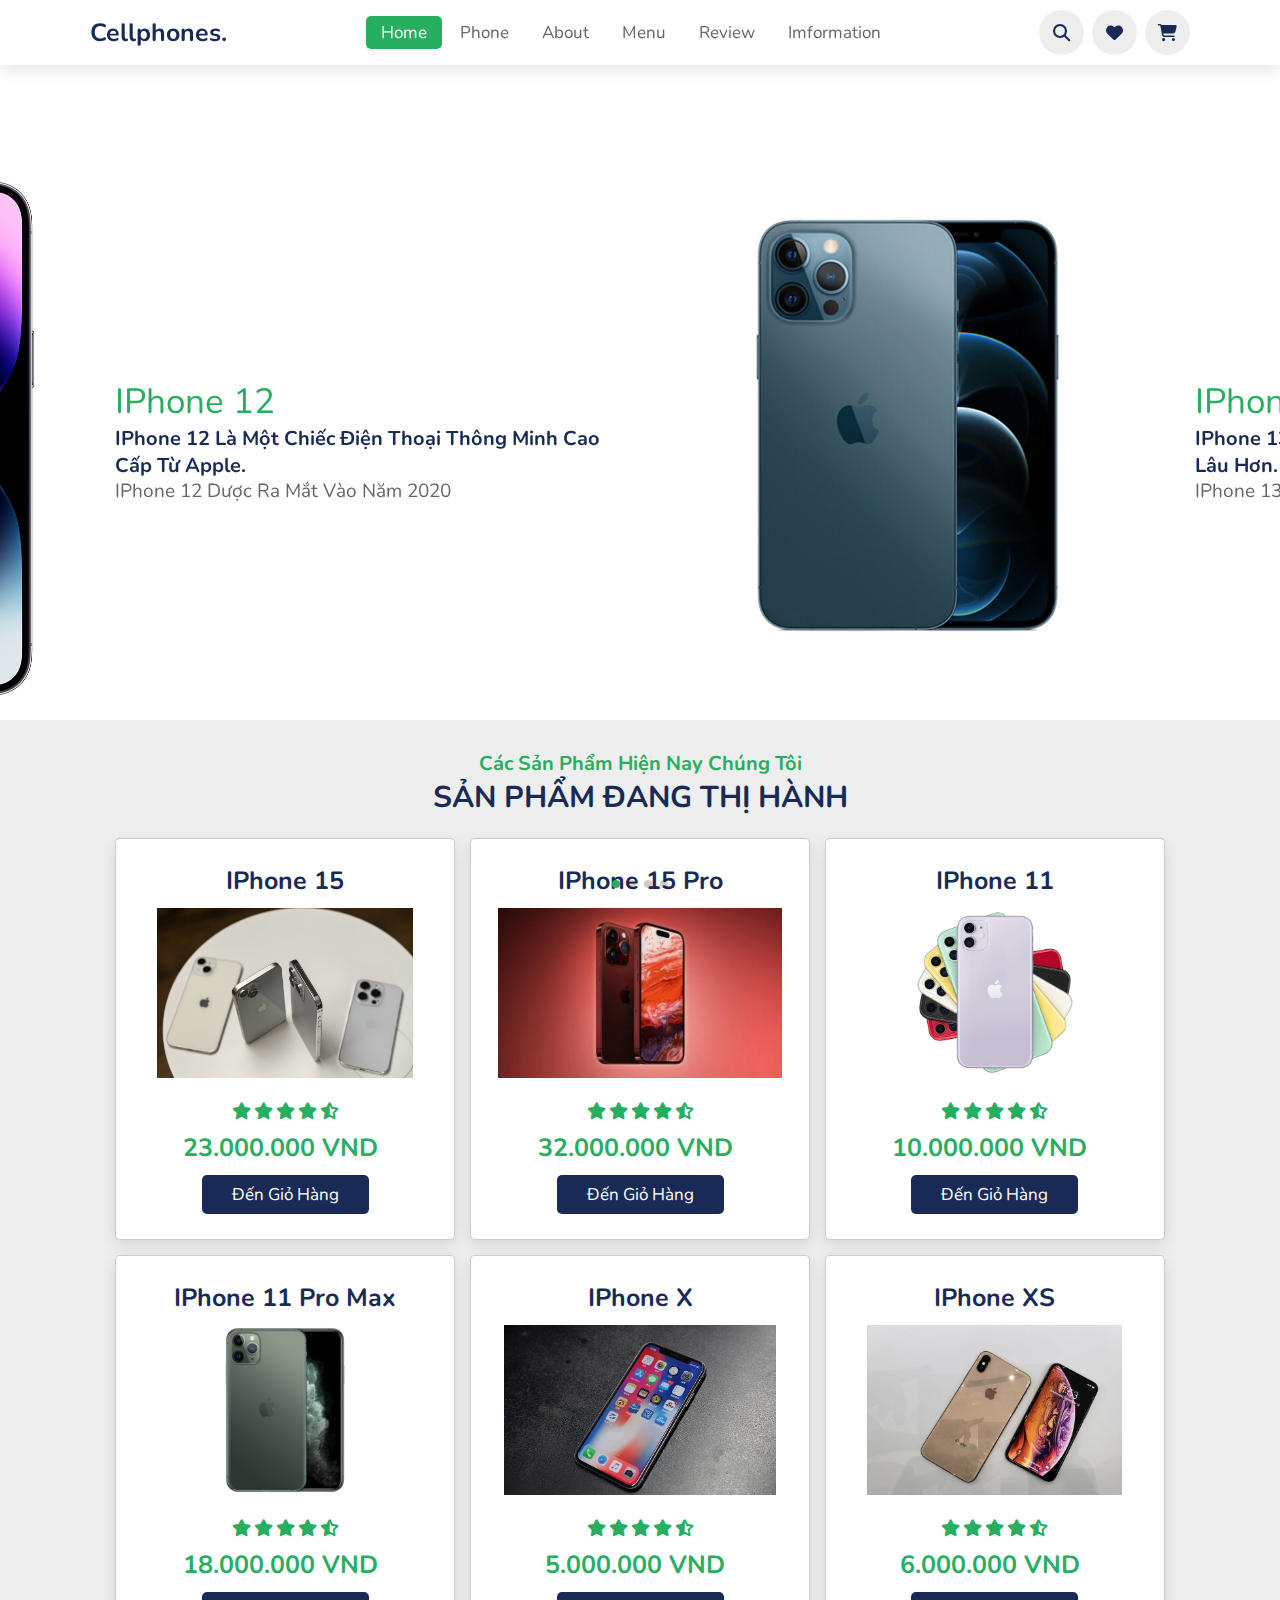
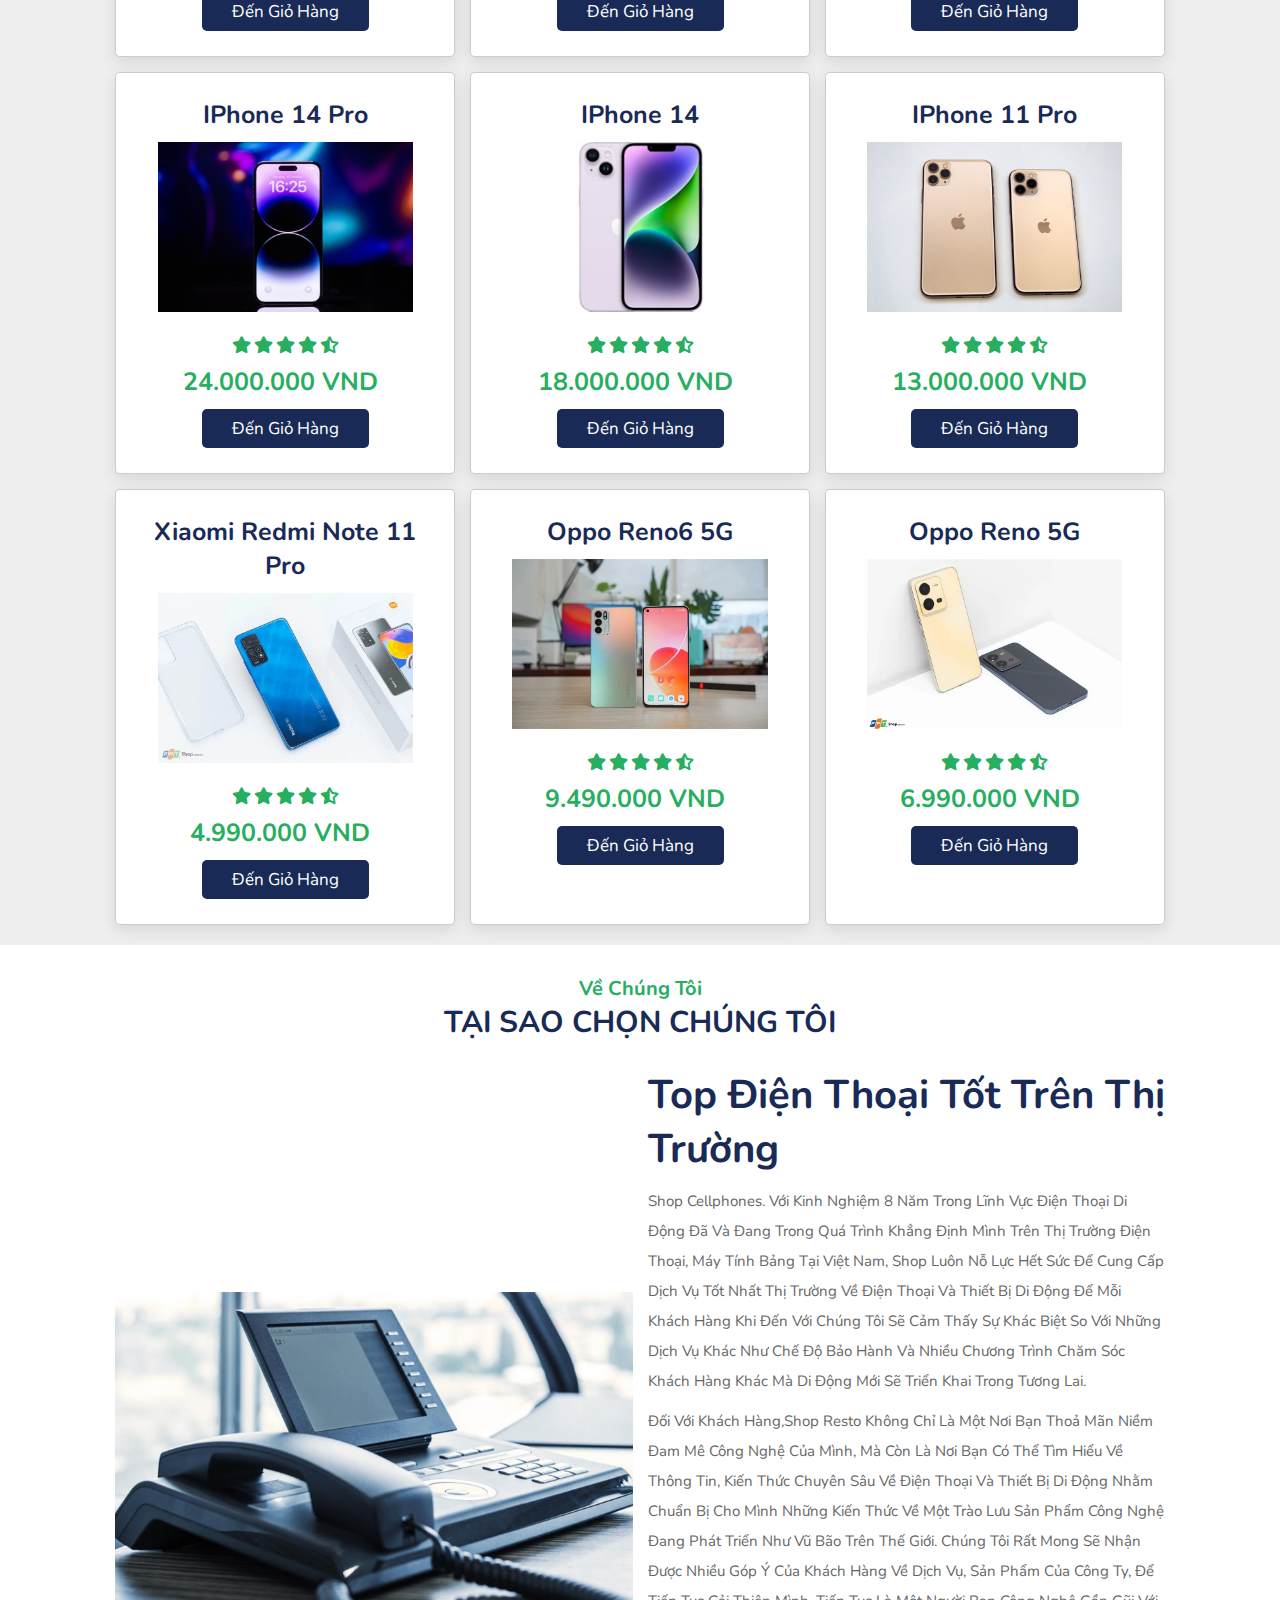
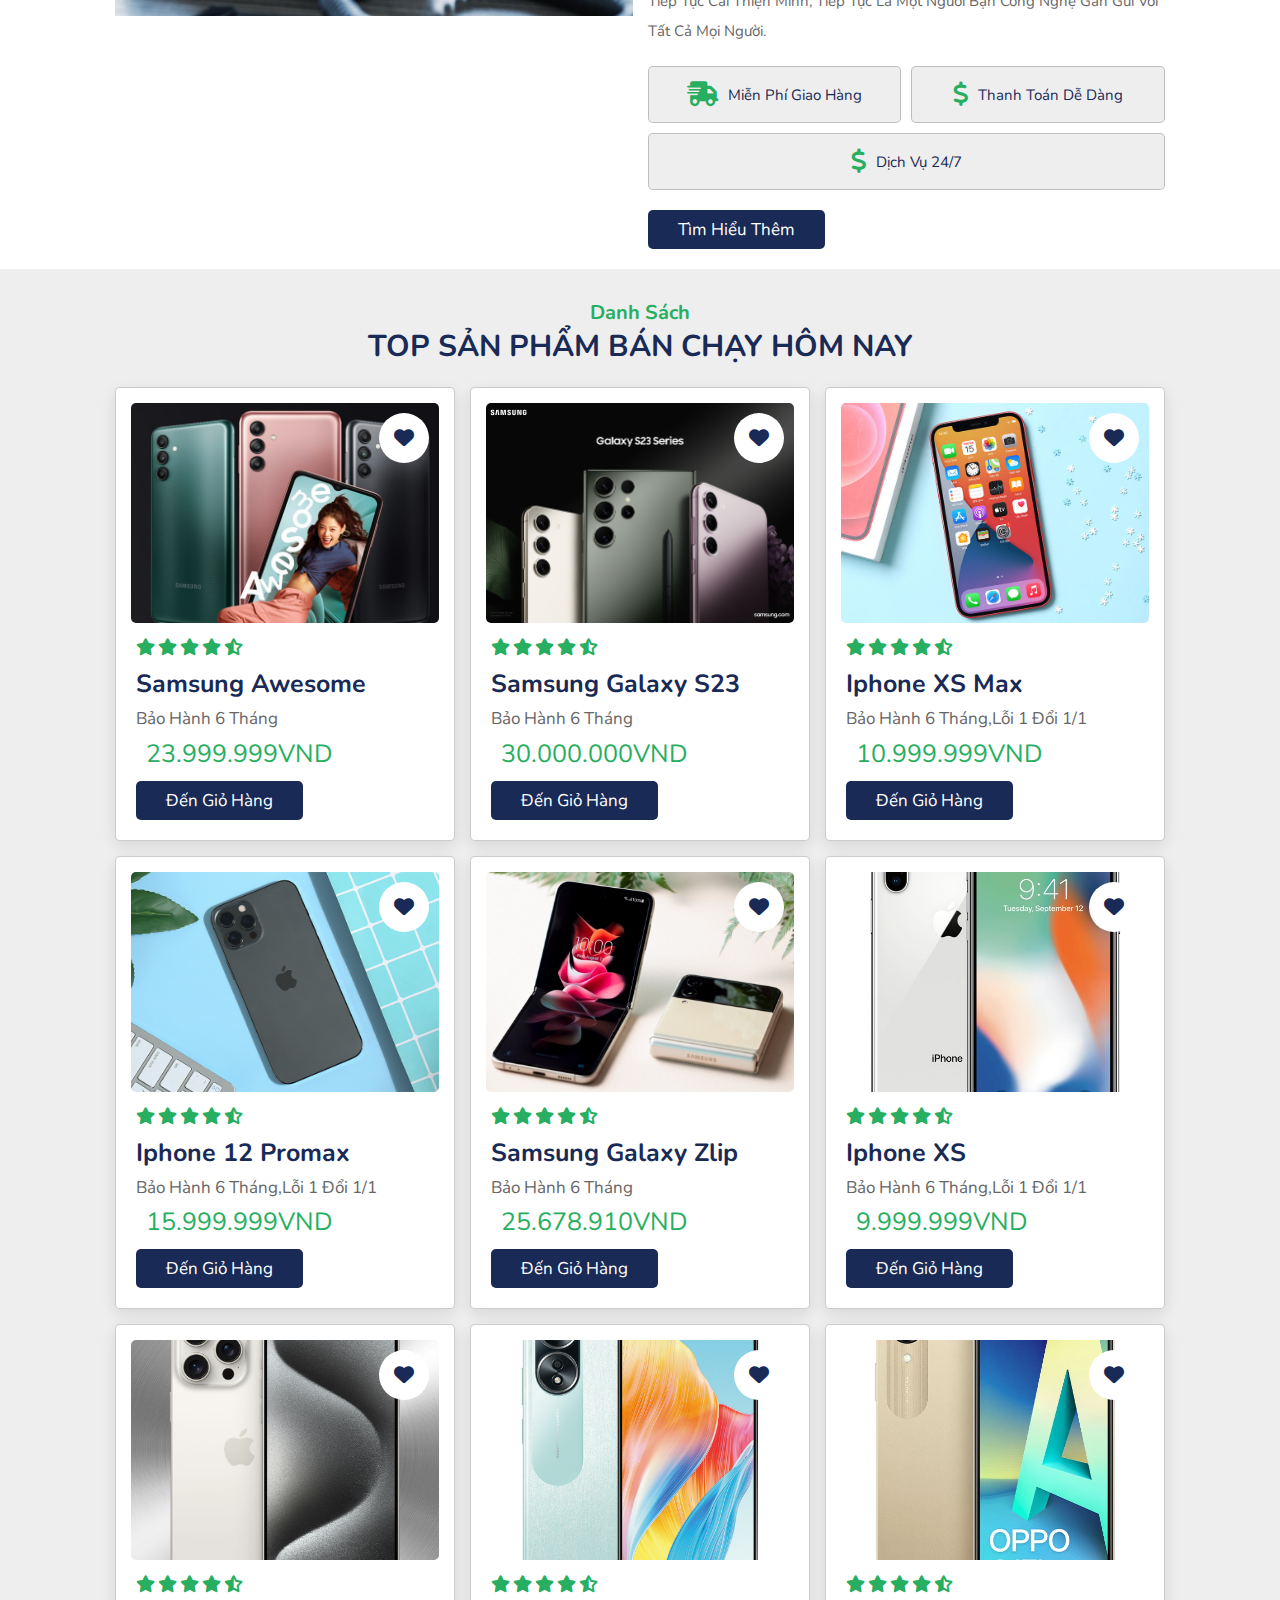
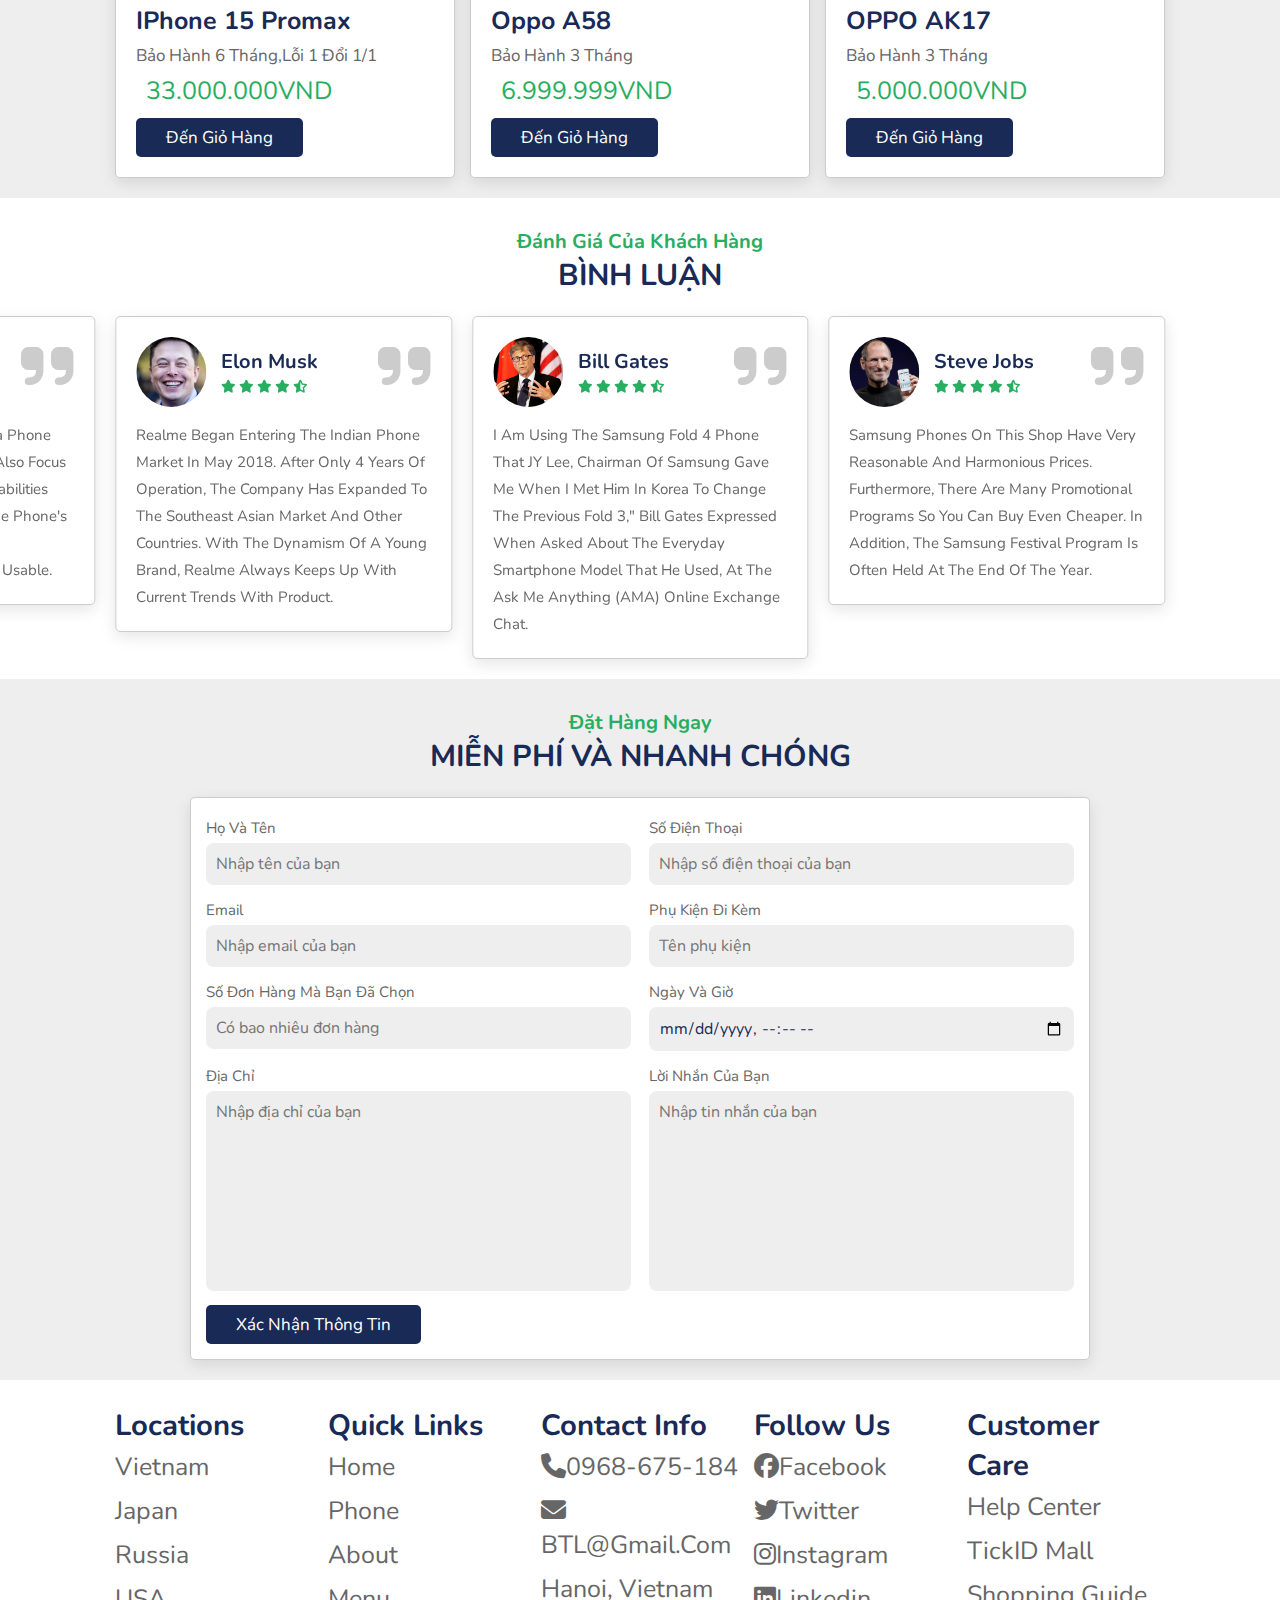
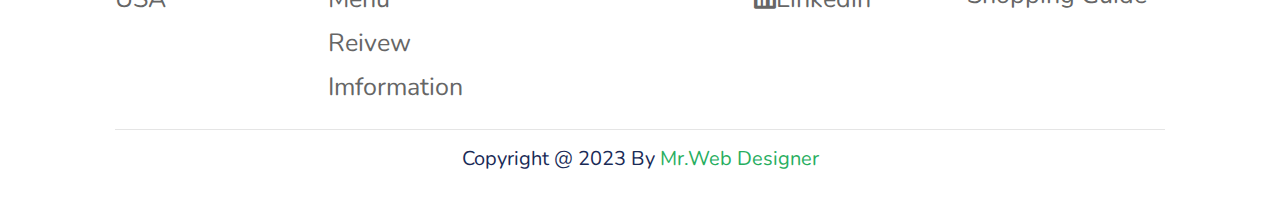
==== baitaplon.html @ c36ef533 "Add files via upload" ====
<!DOCTYPE html>
<html lang="en">
<head>
	<meta charset="UTF-8">
	<meta name="viewport" content="width=device-width, initial-scale=1.0">
	<meta data-n-head="ssr" name="description" content="Mua điện thoại thông minh giá rẻ, smartphone (Android/iOS) chính hãng iPhone, Samsung, Xiaomi, OPPO, Vivo,... - thu cũ lên đời, trả góp 0%, ưu đãi hấp dẫn.">

	<title>cellphones</title>
    <link
  rel="stylesheet"
  href="https://cdn.jsdelivr.net/npm/swiper@10/swiper-bundle.min.css"
/>
	<link rel="stylesheet" href="https://cdnjs.cloudflare.com/ajax/libs/font-awesome/6.4.2/css/all.min.css">

	<link rel="stylesheet" href="baitaplon.css">
</head>
<body>
	
	<header>
		<a href="#" class="logo"><i class="fas-fa-untensils"></i>cellphones.</a>

		<nav class="navbar">
			<a class="active" href="#home">home</a>
			<a href="#dishes">phone</a>
			<a href="#about">about</a> 
			<a href="#menu">menu</a>
			<a href="#review">review</a>
			<a href="#order">imformation</a>



		</nav>
 
		<div class="icons">
			<i class="fas fa-bars" id="menu-bars"></i>
			<a href="search.html" class="fas fa-search" id="search-icon"></a>
			<a href="#" class="fas fa-heart"></a>
			<a href="cart.html" href="#" class="fas fa-shopping-cart"></a>


		</div>

		 
	</header>

<form action="" id="search-form">
	<input type="search" placeholder="search here..." name="" id="search-box">
	<label for="search-box" class="fas fa-search"></label>
	<i class="fas fa-times" id="close"></i>
</form>








<section class="home" id="home">

    <div class="swiper-container home-slider">

        <div class="swiper-wrapper wrapper">

			<div class="swiper-slide slide">
				<div class="content">
					<span>iPhone 12</span>
					<h3>iPhone 12 là một chiếc điện thoại thông minh cao cấp từ Apple.</h3>
					<p>iPhone 12 dược ra mắt vào năm 2020</p>
					
                  
				
				</div>
				<div class="image">
					<img src="image1.jpg" alt="">
				</div>
			</div>

			<div class="swiper-slide slide">
				<div class="content">
					<span>iPhone 13</span>
					<h3>iPhone 13 là một chiếc điện thoại có thời lượng pin lâu hơn.</h3>
					<p>iPhone 13 được ra mắt vào năm 2021</p>
					
				</div>
				<div class="image">
					<img  src="image2.jpg" alt="">
				</div>
			</div>

			<div class="swiper-slide slide">
				<div class="content">
					<span>iPhone 14</span>
					<h3>iPhone 14 được ra mắt với nhiều tính năng nổi bật.</h3>
					<p>iPhone 14 được ra mắt vào năm 2022</p>
					
				</div>
				<div class="image">
					<img src="iphone14.jpg" alt="">
				</div>
			</div>

        </div>


		<div class="swiper-pagination"></div>

    </div>

</section>







<section class="dishes" id="dishes">

	<h3 class="sub-heading"> Các sản phẩm hiện nay chúng tôi </h3>
	<h1 class="heading"> Sản phẩm đang thị hành </h1>

	<div class="box-container">

		<div class="box">
			<a href="#" class="fas fa-heart"></a>
			<a href="#" class="fas fa-eye"></a>
			<h3>iPhone 15</h3>
			<img src="image4.jpg" alt="">

			<div class="stars">
				<i class="fas fa-star"></i>
				<i class="fas fa-star"></i>
				<i class="fas fa-star"></i>
				<i class="fas fa-star"></i>
				<i class="fas fa-star-half-alt"></i>
			</div>
			<span>23.000.000 VND</span>

			<a href="cart.html" href="#" class="btn"> Đến Giỏ Hàng </a>
		</div>

		<div class="box">
			<a href="#" class="fas fa-heart"></a>
			<a href="#" class="fas fa-eye"></a>
			<h3>iPhone 15 Pro</h3>
			<img src="image5.jpg" alt="">
			<div class="stars">
				<i class="fas fa-star"></i>
				<i class="fas fa-star"></i>
				<i class="fas fa-star"></i>
				<i class="fas fa-star"></i>
				<i class="fas fa-star-half-alt"></i>
			</div>
			<span>32.000.000 VND</span>
			
			<a href="cart.html" href="#" class="btn"> Đến Giỏ Hàng </a>
		</div>

		<div class="box">
			<a href="#" class="fas fa-heart"></a>
			<a href="#" class="fas fa-eye"></a>
			<h3>iPhone 11</h3>
			<img src="image6.jpg" alt="">
			<div class="stars">
				<i class="fas fa-star"></i>
				<i class="fas fa-star"></i>
				<i class="fas fa-star"></i>
				<i class="fas fa-star"></i>
				<i class="fas fa-star-half-alt"></i>
			</div>
			<span>10.000.000 VND</span>
		
			<a href="cart.html" href="#" class="btn"> Đến Giỏ Hàng </a>
		</div>

		<div class="box">
			<a href="#" class="fas fa-heart"></a>
			<a href="#" class="fas fa-eye"></a>
			<h3>iPhone 11 Pro max</h3>
			<img src="image7.jpg" alt="">
			<div class="stars">
				<i class="fas fa-star"></i>
				<i class="fas fa-star"></i>
				<i class="fas fa-star"></i>
				<i class="fas fa-star"></i>
				<i class="fas fa-star-half-alt"></i>
			</div>
			<span>18.000.000 VND</span>

			<a href="cart.html" href="#" class="btn"> Đến Giỏ Hàng </a>
		</div>

		<div class="box">
			<a href="#" class="fas fa-heart"></a>
			<a href="#" class="fas fa-eye"></a>
			<h3>iPhone X</h3>
			<img src="image8.jpg" alt="">

			<div class="stars">
				<i class="fas fa-star"></i>
				<i class="fas fa-star"></i>
				<i class="fas fa-star"></i>
				<i class="fas fa-star"></i>
				<i class="fas fa-star-half-alt"></i>
			</div>
			<span>5.000.000 VND</span>

			<a href="cart.html" href="#" class="btn"> Đến Giỏ Hàng </a>
		</div>

		<div class="box">
			<a href="#" class="fas fa-heart"></a>
			<a href="#" class="fas fa-eye"></a>
			<h3>iPhone XS</h3>
			<img src="image9.jpg" alt="">

			<div class="stars">
				<i class="fas fa-star"></i>
				<i class="fas fa-star"></i>
				<i class="fas fa-star"></i>
				<i class="fas fa-star"></i>
				<i class="fas fa-star-half-alt"></i>
			</div>
			<span>6.000.000 VND</span>

			<a href="cart.html" href="#" class="btn"> Đến Giỏ Hàng </a>
		</div>

		<div class="box">
			<a href="#" class="fas fa-heart"></a>
			<a href="#" class="fas fa-eye"></a>
			<h3>iPhone 14 Pro</h3>
			<img src="image10.jpg" alt="">

			<div class="stars">
				<i class="fas fa-star"></i>
				<i class="fas fa-star"></i>
				<i class="fas fa-star"></i>
				<i class="fas fa-star"></i>
				<i class="fas fa-star-half-alt"></i>
			</div>
			<span>24.000.000 VND</span>

			<a href="cart.html" href="#" class="btn"> Đến Giỏ Hàng </a>
		</div>

		<div class="box">
			<a href="#" class="fas fa-heart"></a>
			<a href="#" class="fas fa-eye"></a>
			<h3>iPhone 14</h3>
			<img src="image11.jpg" alt="">

			<div class="stars">
				<i class="fas fa-star"></i>
				<i class="fas fa-star"></i>
				<i class="fas fa-star"></i>
				<i class="fas fa-star"></i>
				<i class="fas fa-star-half-alt"></i>
			</div>
			<span>18.000.000 VND</span>

			<a href="cart.html" href="#" class="btn"> Đến Giỏ Hàng </a>
		</div>

		<div class="box">
			<a href="#" class="fas fa-heart"></a>
			<a href="#" class="fas fa-eye"></a>
			<h3>iPhone 11 Pro</h3>
			<img src="image12.jpg" alt="">

			<div class="stars">
				<i class="fas fa-star"></i>
				<i class="fas fa-star"></i>
				<i class="fas fa-star"></i>
				<i class="fas fa-star"></i>
				<i class="fas fa-star-half-alt"></i>
			</div>
			<span>13.000.000 VND</span>

			<a href="cart.html" href="#" class="btn"> Đến Giỏ Hàng </a>
		</div>

		<div class="box">
			<a href="#" class="fas fa-heart"></a>
			<a href="#" class="fas fa-eye"></a>
			<h3>Xiaomi Redmi Note 11 Pro</h3>
			<img src="image13.jpg" alt="">

			<div class="stars">
				<i class="fas fa-star"></i>
				<i class="fas fa-star"></i>
				<i class="fas fa-star"></i>
				<i class="fas fa-star"></i>
				<i class="fas fa-star-half-alt"></i>
			</div>
			<span>4.990.000 VND</span>

			<a href="cart.html" href="#" class="btn"> Đến Giỏ Hàng </a>
		</div>

		<div class="box">
			<a href="#" class="fas fa-heart"></a>
			<a href="#" class="fas fa-eye"></a>
			<h3>Oppo Reno6 5G</h3>
			<img src="image14.jpg" alt="">

			<div class="stars">
				<i class="fas fa-star"></i>
				<i class="fas fa-star"></i>
				<i class="fas fa-star"></i>
				<i class="fas fa-star"></i>
				<i class="fas fa-star-half-alt"></i>
			</div>
			<span>9.490.000 VND</span>

			<a href="cart.html" href="#" class="btn"> Đến Giỏ Hàng </a>
		</div>

		<div class="box">
			<a href="#" class="fas fa-heart"></a>
			<a href="#" class="fas fa-eye"></a>
			<h3>Oppo Reno 5G</h3>
			<img src="image15.jpg" alt="">

			<div class="stars">
				<i class="fas fa-star"></i>
				<i class="fas fa-star"></i>
				<i class="fas fa-star"></i>
				<i class="fas fa-star"></i>
				<i class="fas fa-star-half-alt"></i>
			</div>
			<span>6.990.000 VND</span>

			<a href="cart.html" href="#" class="btn"> Đến Giỏ Hàng </a>
		</div>

	</div>
</section>

<section class="about" id="about">

    <h3 class="sub-heading"> Về chúng tôi </h3>
	<h1 class="heading"> Tại sao chọn chúng tôi </h1>

    <div class="row">

        <div class="image">
            <img src="pa.jpg" alt="">
        </div>

        <div class="content">
            <h3>Top điện thoại tốt trên thị trường</h3>
            <p>
                Shop cellphones. với kinh nghiệm 8 năm trong lĩnh vực điện thoại di động đã và đang trong quá trình khẳng định mình trên thị trường điện thoại, máy tính bảng tại Việt Nam, Shop luôn nỗ lực hết sức để cung cấp dịch vụ tốt nhất thị trường về điện thoại và thiết bị di động để mỗi khách hàng khi đến với chúng tôi sẽ cảm thấy sự khác biệt so với những dịch vụ khác như chế độ bảo hành và nhiều chương trình chăm sóc khách hàng khác mà di động mới sẽ triển khai trong tương lai.
            </p>
            <p>
                Đối với khách hàng,Shop Resto không chỉ là một nơi bạn thoả mãn niềm đam mê công nghệ của mình, mà còn là nơi bạn có thể tìm hiểu về thông tin, kiến thức chuyên sâu về điện thoại và thiết bị di động nhằm chuẩn bị cho mình những kiến thức về một trào lưu sản phẩm công nghệ đang phát triển như vũ bão trên thế giới. Chúng tôi rất mong sẽ nhận được nhiều góp ý của khách hàng về dịch vụ, sản phẩm của công ty, để tiếp tục cải thiện mình, tiếp tục là một người bạn công nghệ gần gũi với tất cả mọi người.
            </p>
            <div class="icons-container">
                <div class="icons">
                    <i class="fas fa-shipping-fast"></i>
                    <span>Miễn Phí Giao Hàng</span>
                </div>
                <div class="icons">
                    <i class="fas fa-dollar-sign"></i>
                    <span>Thanh Toán Dễ Dàng</span>
                </div>
                <div class="icons">
                    <i class="fas fa-dollar-sign"></i>
                    <span>Dịch Vụ 24/7</span>
                </div>
            </div>
            <a href="https://cellphones.com.vn/sforum/tag/dien-thoai" href="#" class="btn">Tìm Hiểu Thêm</a>
        </div>
    </div>
</section>

<section class="menu" id="menu">

    <h3 class="sub-heading">Danh sách </h3>
	<h1 class="heading">Top sản phẩm bán chạy hôm nay</h1>
    
    <div class="box-container">

        <div class="box">
            <div class="image">
                    <img src="samsung2.jpg" alt="">
					<a href="#" class="fas fa-heart"></a>
			</div>
                <div class="content">
                     <div class="stars">
                        <i class="fas fa-star"></i>
                        <i class="fas fa-star"></i>
                        <i class="fas fa-star"></i>
                        <i class="fas fa-star"></i>
                        <i class="fas fa-star-half-alt"></i>
                    </div>
	    <h3>Samsung Awesome</h3>
	    <p>Bảo Hành 6 Tháng</p>
	    <span class="price">23.999.999VND</span>
	    <a href="cart.html" href="#" class="btn"> Đến Giỏ Hàng </a>
                </div>
             </div>

		<div class="box">
		 <div class="image">
				<img src="samsung.jpg" alt="">
				<a href="#" class="fas fa-heart"></a>
			</div>
				<div class="content">
					<div class="stars">
						<i class="fas fa-star"></i>
						<i class="fas fa-star"></i>
						<i class="fas fa-star"></i>
						<i class="fas fa-star"></i>
						<i class="fas fa-star-half-alt"></i>
			        </div>
	        <h3>Samsung Galaxy S23</h3>
			<p>Bảo Hành 6 Tháng</p>						
			<span class="price">30.000.000VND</span>
			<a href="cart.html" href="#" class="btn"> Đến Giỏ Hàng </a>
				</div>
			</div>

		<div class="box">
		 <div class="image">
				<img src="ip1.jpg" alt="">
				<a href="#" class="fas fa-heart"></a>
			</div>
				<div class="content">
					<div class="stars">
						<i class="fas fa-star"></i>
						<i class="fas fa-star"></i>
						<i class="fas fa-star"></i>
						<i class="fas fa-star"></i>
						<i class="fas fa-star-half-alt"></i>
					</div>
			<h3>Iphone XS Max</h3>
			<p>Bảo Hành 6 Tháng,Lỗi 1 Đổi 1/1</p>								
			<span class="price">10.999.999VND</span>
			<a href="cart.html" href="#" class="btn"> Đến Giỏ Hàng </a>
				</div>
			</div>

		<div class="box">
			<div class="image">
				<img src="ip2.jpg" alt="">
				<a href="#" class="fas fa-heart"></a>
			</div>
		        <div class="content">
		        <div class="stars">
						<i class="fas fa-star"></i>
						<i class="fas fa-star"></i>
						<i class="fas fa-star"></i>
						<i class="fas fa-star"></i>
						<i class="fas fa-star-half-alt"></i>
		        </div>
			<h3>Iphone 12 Promax</h3>
			<p>Bảo Hành 6 Tháng,Lỗi 1 Đổi 1/1</p>
			<span class="price">15.999.999VND</span>
			<a href="cart.html" href="#" class="btn"> Đến Giỏ Hàng </a>
			</div>
		</div>

		<div class="box">
            <div class="image">
				<img src="samsung3.jpg" alt="">
				<a href="#" class="fas fa-heart"></a>
			</div>
				<div class="content">
					<div class="stars">
						<i class="fas fa-star"></i>
						<i class="fas fa-star"></i>
						<i class="fas fa-star"></i>
						<i class="fas fa-star"></i>
						<i class="fas fa-star-half-alt"></i>
					</div>
			<h3>Samsung Galaxy Zlip</h3>
			<p>Bảo Hành 6 Tháng</p>													
			<span class="price">25.678.910VND</span>
			<a href="cart.html" href="#" class="btn"> Đến Giỏ Hàng </a>
			</div>
		</div>

		<div class="box">
			<div class="image">
					<img src="ip4.jpg" alt="">
					<a href="#" class="fas fa-heart"></a>
			</div>
				<div class="content">
				<div class="stars">
						<i class="fas fa-star"></i>
						<i class="fas fa-star"></i>
						<i class="fas fa-star"></i>
						<i class="fas fa-star"></i>
						<i class="fas fa-star-half-alt"></i>
				</div>
			<h3>Iphone XS</h3>
			<p>Bảo Hành 6 Tháng,Lỗi 1 Đổi 1/1</p>
			<span class="price">9.999.999VND</span>
			<a href="cart.html" href="#" class="btn"> Đến Giỏ Hàng </a>
			</div>
		</div>

		<div class="box">
            <div class="image">
				<img src="ip5.jpg" alt="">
				<a href="#" class="fas fa-heart"></a>
			</div>
				<div class="content">
					<div class="stars">
						<i class="fas fa-star"></i>
						<i class="fas fa-star"></i>
						<i class="fas fa-star"></i>
						<i class="fas fa-star"></i>
						<i class="fas fa-star-half-alt"></i>
					</div>
				<h3>iPhone 15 Promax</h3>
				<p>Bảo Hành 6 Tháng,Lỗi 1 Đổi 1/1</p>
				<span class="price">33.000.000VND</span>
				<a href="cart.html" href="#" class="btn"> Đến Giỏ Hàng </a>
				</div>
			</div>

		<div class="box">
             <div class="image">
					<img src="oppo.jpg" alt="">
					<a href="#" class="fas fa-heart"></a>
			 </div>
				<div class="content">
				<div class="stars">
					<i class="fas fa-star"></i>
					<i class="fas fa-star"></i>
					<i class="fas fa-star"></i>
					<i class="fas fa-star"></i>
					<i class="fas fa-star-half-alt"></i>
				</div>
			<h3>Oppo A58</h3>
			<p>Bảo Hành 3 Tháng</p>
			<span class="price">6.999.999VND</span>
			<a href="cart.html" href="#" class="btn"> Đến Giỏ Hàng </a>
			    </div>
			</div>

		<div class="box">
			<div class="image">
					<img src="opp1.jpg" alt="">
					<a href="#" class="fas fa-heart"></a>
			</div>
				<div class="content">
					<div class="stars">
							<i class="fas fa-star"></i>
							<i class="fas fa-star"></i>
							<i class="fas fa-star"></i>
							<i class="fas fa-star"></i>
							<i class="fas fa-star-half-alt"></i>
					</div>
				<h3>OPPO AK17</h3>
				<p>Bảo Hành 3 Tháng</p>
				<span class="price">5.000.000VND</span>
				<a href="cart.html" href="#" class="btn"> Đến Giỏ Hàng </a>
				</div>
			</div>
	</div>
</section>



<section class="review" id="review">

    <h3 class="sub-heading"> Đánh Giá Của Khách Hàng </h3>
	<h1 class="heading">Bình Luận</h1> 
    
    <div class=" swiper-container review-slider">

        <div class="swiper-wrapper">

            <div class="swiper-slide slide">
                <i class="fas fa-quote-right"></i>
                <div class="user">
                    <img src="bill.jpg" alt="">
                    <div class="user-info">
                        <h3>Bill Gates</h3>
                        <div class="stars">
                            <i class="fas fa-star"></i>
                            <i class="fas fa-star"></i>
                            <i class="fas fa-star"></i>
                            <i class="fas fa-star"></i>
                            <i class="fas fa-star-half-alt"></i>
                        </div>
                    </div>
                </div>
                <p>I am using the Samsung Fold 4 phone that JY Lee, Chairman of Samsung gave me when I met him in Korea to change the previous Fold 3," Bill Gates expressed when asked about the everyday smartphone model that he used, at the Ask Me Anything (AMA) online exchange chat.</p>
            </div>
            <div class="swiper-slide slide">
                <i class="fas fa-quote-right"></i>
                <div class="user">
                    <img src="steve.jpg" alt="">
                    <div class="user-info">
                        <h3>Steve Jobs</h3>
                        <div class="stars">
                            <i class="fas fa-star"></i>
                            <i class="fas fa-star"></i>
                            <i class="fas fa-star"></i>
                            <i class="fas fa-star"></i>
                            <i class="fas fa-star-half-alt"></i>
                        </div>
                    </div>
                </div>
                <p>Samsung phones on this shop have very reasonable and harmonious prices. Furthermore, there are many promotional programs so you can buy even cheaper. In addition, the Samsung festival program is often held at the end of the year.</p>
            </div>
            <div class="swiper-slide slide">
                <i class="fas fa-quote-right"></i>
                <div class="user">
                    <img src="lee.jpg" alt="">
                    <div class="user-info">
                        <h3>Lee Jae-yong</h3>
                        <div class="stars">
                            <i class="fas fa-star"></i>
                            <i class="fas fa-star"></i>
                            <i class="fas fa-star"></i>
                            <i class="fas fa-star"></i>
                            <i class="fas fa-star-half-alt"></i>
                        </div>
                    </div>
                </div>
                <p>Samsung is known as a camera phone brand name. Samsung phones also focus more on improving camera capabilities than hardware performance. The phone's design style is beautiful, but its performance is only moderately usable.</p>
            </div>
            <div class="swiper-slide slide">
                <i class="fas fa-quote-right"></i>
                <div class="user">
                    <img src="elon.webp.crdownload" alt="">
                    <div class="user-info">
                        <h3>Elon Musk</h3>
                        <div class="stars">
                            <i class="fas fa-star"></i>
                            <i class="fas fa-star"></i>
                            <i class="fas fa-star"></i>
                            <i class="fas fa-star"></i>
                            <i class="fas fa-star-half-alt"></i>
                        </div>
                    </div>
                </div>
                <p>Realme began entering the Indian phone market in May 2018. After only 4 years of operation, the company has expanded to the Southeast Asian market and other countries. With the dynamism of a young brand, Realme always keeps up with current trends with product.</p>
            </div>
        </div>
    </div>
</section>




<section class="order" id="order">

	<h3 class="sub-heading"> Đặt hàng ngay </h3>
	<h1 class="heading"> Miễn phí và nhanh chóng</h1> 

	<form action="" id="comfirm">

		<div class="inputBox">
			<div class="input">
				<span>Họ và tên</span>
				<input type="text" placeholder="Nhập tên của bạn" id="name">
			</div>
			<div class="input">
				<span>Số điện thoại</span>
				<input type="text" placeholder="Nhập số điện thoại của bạn" id="phone">
			</div>
		</div>
		<div class="inputBox">
			<div class="input">
				<span>Email</span>
				<input type="text" placeholder="Nhập email của bạn" id="email">
			</div>
			<div class="input">
				<span>Phụ kiện đi kèm</span>
				<input type="number" placeholder="Tên phụ kiện" >
			</div>
		</div>
		<div class="inputBox">
			<div class="input">
				<span>Số đơn hàng mà bạn đã chọn</span>
				<input type="number" placeholder="Có bao nhiêu đơn hàng">
			</div>
			<div class="input">
				<span>Ngày và giờ</span>
				<input type="datetime-local">
			</div>
		</div>
		<div class="inputBox">
			<div class="input">
				<span>Địa chỉ</span>
				<textarea name="" placeholder="Nhập địa chỉ của bạn" id="address" cols="30" rows="10"></textarea>
			</div>
			<div class="input">
				<span>Lời nhắn của bạn</span>
				<textarea name="" placeholder="Nhập tin nhắn của bạn" id="" cols="30" rows="10"></textarea>
			</div>
		</div>

		<input type="submit" value="Xác nhận thông tin" class="btn" >
	</form>

</section>






<section class="footer">
	<div class="box-container">
		<div class="box">
			<h3>locations</h3>
			<a href="#">Vietnam</a>
			<a href="#">japan</a>
			<a href="#">russia</a>
			<a href="#">USA</a>
		</div>

		<div class="box">
			<h3>quick links</h3>
			<a href="#home">home</a>
			<a href="#dishes">phone</a>
			<a href="#about">about</a>
			<a href="#menu">menu</a>
			<a href="#review">reivew</a>
			<a href="#order">imformation</a>
		</div>

		<div class="box">
			<h3>contact info</h3>
			<a href="#"><i class="fa-solid fa-phone"></i>0968-675-184</a>
			<a href="#"><i class="fa-solid fa-envelope"></i>BTL@gmail.com</a>
			<a href="#">hanoi, vietnam</a>
		</div>

		<div class="box">
			<h3>follow us</h3>
			<a href="https://www.facebook.com/profile.php?id=100026617630236" href="#"><i class="fa-brands fa-facebook"></i>facebook</a>
			<a href="#"><i class="fa-brands fa-twitter"></i>twitter</a>
			<a href="https://www.instagram.com/nsv_174/?fbclid=IwAR35o78QvkLwBWrPM9F3beRnlu9bAIPSb55E5gh1W2U5UrEvzvTpWI8q4HQ" href="#"><i class="fa-brands fa-instagram"></i>instagram</a>
			<a href="#"><i class="fa-brands fa-linkedin"></i>linkedin</a>
		</div>

		<div class="box">
			<h3>Customer Care</h3>
			<a href="#">Help Center</a>
			<a href="#">TickID Mall</a>
			<a href="#">Shopping Guide</a>
		</div>
	</div>

	<div class="credit"> copyright @ 2023 by <span> mr.web designer</span></div>
</section>


























<script src="https://unpkg.com/swiper/swiper-bundle.min.js"></script>



	<script src="baitaplon.js"></script>
</body>
</html>
---- baitaplon.css ----
@import url('https://fonts.googleapis.com/css2?family=Nunito:wght@200;700&display=swap');

:root{
    --green:#27ae60;
    --black:#192a56;
    --light-color:#666;
    --box-shadow:0 .5rem 1.5rem rgb(0,0,0,.1);
}

*{
    font-family: 'Nunito', sans-serif;
    margin: 0;padding: 0;
    box-sizing: border-box;
    text-decoration: none;
    outline: none; border: none;
    text-transform: capitalize;
    transition: all .2s linear;
}

html{
    font-size: 62.5%;
    overflow-x: hidden;
    scroll-padding-top: 5.5rem;
    scroll-behavior: smooth;
}
section{
    padding: 2rem 9%;
}

section:nth-child(even){
    background:  #eee;
}

.sub-heading{
    text-align: center;
    color: var(--green);
    font-size: 2rem;
    padding-top: 1rem;
}

.heading{
    text-align: center;
    color: var(--black);
    font-size: 3rem;
    padding-bottom: 2rem;
    text-transform: uppercase;
}

.btn{
    margin-top: 1rem;
    display: inline-block;
    font-size: 1.7rem;
    color: #fff;
    background: var(--black);
    border-radius: .5rem;
    cursor: pointer;
    padding: .8rem 3rem;
}

.btn:hover{
    background: var(--green);
    letter-spacing: .1rem;
}

header{
    position: fixed;
    top: o; left: 0; right: 0;
    background: #fff;
    padding: 1rem 7%;
    display: flex;
    align-items: center;
    justify-content: space-between;
    z-index: 1000;
    box-shadow: var(--box-shadow);
}

header .logo{
    color: var(--black);
    font-size: 2.5rem;
    font-weight: bolder;
}

header .logo i{
    color: var(--green);
}

header .navbar a{
    font-size: 1.7rem;
    border-radius: .5rem;
    padding: .5rem 1.5rem;
    color: var(--light-color);
}
header .navbar a.active,
header .navbar a:hover{
    color: #fff;
    background: var(--green);
}

header .icons i,
header .icons a{
    cursor: pointer;
    margin-left: .5rem;
    height: 4.5rem;
    line-height: 4.5rem;
    width: 4.5rem;
    text-align: center;
    font-size: 1.7rem;
    color: var(--black);
    border-radius: 50%;
    background: #eee;
}

header .icons i:hover,
header .icons a:hover{
    color: #fff;
    background: var(--green);
    transform: rotate(360deg);
}

header .icons #menu-bars{
    display: none;
}



#search-form.active{
    top: 0;
}

#search-form #search-box{
    width: 50rem;
    border-bottom: 1rem solid #fff;
    padding: 1rem 0;
    color: #fff;
    font-size: 3rem;
    text-transform: none;
    background: none;
}

#search-form #search-box::placeholder{
    color:#eee;
}

#search-form #search-box::-webkit-search-cancel-button{
    -webkit-appearance:none;
}

#search-form label{
    color: #fff;
    cursor:pointer ;
    font-size: 3rem;
}

#search-form label:hover{
    color: var(--green);
}

#search-form #close{
    position: absolute;
    color: #fff;
    cursor: pointer;
    top: 2rem;right: 3rem;
    font-size: 5rem;
}


.home .home-slider .slide{
    display: flex;
    align-items: center;
    flex-wrap: wrap;
    gap: 2rem;
    padding-top: 9rem;
}

.home .home-slider .slide .content{
    flex:1 1 45rem ;
}

.home .home-slider .slide .image{
    flex:1 1 45rem ;
}

.home .home-slider .slide .image img{
    width: 100%;
}

.home .home-slider .slide .content span{
    color:var(--green);
    font-size: 3.5rem;
}

.home .home-slider .slide .content h3{
    color:var(--black);
    font-size: 2rem;
}

.home .home-slider .slide .content p{
    color:var(--light-color);
    font-size: 1.9rem;
    padding: .5rem 0;
    line-height: 1.5rem;
}

.swiper-pagination-bullet-active{
    background: var(--green);
}

.dishes .box-container{
    display: grid;
    grid-template-columns: repeat(auto-fit, minmax(30rem, 1fr));
    gap: 1.5rem;

}
.dishes .box-container .box{
    padding: 2.5rem;
    background: #fff;
    border-radius: .5rem;
    border: .1rem solid rgba(0,0,0,.2);
    box-shadow: var(--box-shadow);
    position: relative;
    overflow: hidden;
    text-align: center;
}


.dishes .box-container .box .fa-heart,
.dishes .box-container .box .fa-eye{
    position: absolute;
    top: 1.5rem;
    background: #eee;
    border-radius: 50%;
    height: 5rem;
    width: 5rem;
    line-height: 5rem;
    font-size: 2rem;
    color: var(--black);
}

.dishes .box-container .box .fa-heart:hover,
.dishes .box-container .box .fa-eye:hover{
    background: var(--green);
    color: #fff;
}

.dishes .box-container .box .fa-heart{
    right:-15rem;
}

.dishes .box-container .box .fa-eye{
    left:-15rem;
}

.dishes .box-container .box:hover .fa-heart{
    right:1.5rem;
}

.dishes .box-container .box:hover .fa-eye{
    left:1.5rem;
}
.dishes .box-container .box img{
    height: 17rem;
    margin: 1rem 0;
}

.dishes .box-container .box h3{
    color: var(--black);
    font-size: 2.5rem;
}

.dishes .box-container .box .stars{
    padding: 1rem 0;
}

.dishes .box-container .box .stars i{
    font-size: 1.7rem;
    color: var(--green);
}

.dishes .box-container .box span{
    color: var(--green);
    font-weight: bolder;
    margin-right: 1rem;
    font-size: 2.5rem;
}

.about .row{
    display: flex;
    flex-wrap: wrap;
    gap: 1.5rem;
    align-items: center;
}

.about .row .image{
    flex:1 1 45rem;
}

.about .row .image img{
    width: 100%;
}

.about .row .content{
    flex:1 1 45rem;
}

.about .row .content h3{
    color: var(--black);
    font-size: 4rem;
    padding:.5rem 0;
}

.about .row .content p{
    color: var(--light-color);
    font-size: 1.5rem;
    padding:.5rem 0;
    line-height: 2;
}

.about .row .content .icons-container{
    display: flex;
    gap: 1rem;
    flex-wrap: wrap;
    padding: 1rem 0;
    margin-top: .5rem;
}

.about .row .content .icons-container .icons{
    background: #eee;
    border-radius: .5rem;
    border: .1rem solid rgba(0,0,0,.2);
    display: flex;
    align-items: center;
    justify-content: center;
    gap: 1rem;
    flex: 1 1 17rem;
    padding: 1.5rem 1rem;
}

.about .row .content .icons-container .icons i{
    font-size: 2.5rem;
    color:var(--green);
}

.about .row .content .icons-container .icons span{
    font-size: 1.5rem;
    color: var(--black);
}


.menu .box-container{
    display: grid;
    grid-template-columns: repeat(auto-fit, minmax(30rem, 1fr));
    gap:1.5rem;
}

.menu .box-container .box{
    background: #fff;
    border: .1rem solid rgba(0,0,0,.2);
    border-radius: .5rem;
    box-shadow: var(--box-shadow);
}

.menu .box-container .box .image{
    height: 25rem;
    width: 100%;
    padding:1.5rem;
    overflow: hidden;
    position: relative;
}

.menu .box-container .box .image img{
    height: 100%;
    width: 100%;
    border-radius: .5rem;
    object-fit: cover;
}

.menu .box-container .box .image .fa-heart{
    position: absolute;
    top: 2.5rem; right: 2.5rem;
    height: 5rem;
    width: 5rem;
    line-height: 5rem;
    text-align: center;
    font-size: 2rem;
    background: #fff;
    border-radius: 50%;
    color: var(--black);
}

.menu .box-container .box .image .fa-heart:hover{
    background-color: var(--green);
    color: #fff;
}

.menu .box-container .box .content {
    padding: 2rem;
    padding-top: 0;
}

.menu .box-container .box .content .stars{
    padding-bottom: 1rem;
}

.menu .box-container .box .content .stars i{
    font-size: 1.7rem;
    color: var(--green);
}

.menu .box-container .box .content h3{
    color: var(--black);
    font-size: 2.5rem;
}

.menu .box-container .box .content p{
    color: var(--light-color);
    font-size: 1.7rem;
    padding: .5rem 0;
    line-height: 1.5;
}

.menu .box-container .box .content .price{
    color: var(--green);
    margin-left: 1rem;
    font-size: 2.5rem;
}

.review .slide{
    padding: 2rem;
    box-shadow: var(--box-shadow);
    border: .1rem solid rgba(0,0,0,.2);
    border-radius: .5rem;
    position: relative;
}

.review .slide .fa-quote-right{
    position: absolute;
    top: 2rem; right: 2rem;
    font-size: 6rem;
    color: #ccc;
}

.review .slide .user{
    display: flex;
    gap: 1.5rem;
    align-items: center;
    padding-bottom: 1.5rem;
}

.review .slide .user img{
    height: 7rem;
    width: 7rem;
    border-radius: 50%;
    object-fit: cover;
}

.review .slide .user h3{
    color: var(--black);
    font-size: 2rem;
    padding-bottom: .5rem;
}

.review .slide .user i{
    font-size: 1.3rem;
    color: var(--green);
}

.review .slide p{
    font-size: 1.5rem;
    line-height: 1.8;
    color: var(--light-color);
}










   
/* media queries */

@media (max-width:991px){

    html{
        font-size: 55%; 
    }

    header{
        padding: 1rem 2rem;
    }

    section{
        padding: 2rem;
    }
    
}

@media (max-width:768px){
    
    header .icons #menu-bars{
        display: inline-block;
    }

    header .navbar{

        position: absolute;
        top: 100%;left: 0;right: 0;
        background: #fff;
        border-bottom: .1rem solid rgba(0,0,0,.2);
        padding: 1rem;
        clip-path: polygon(0 0, 100% 0, 100% 0, 0 0);
    }

    header .navbar.active{
        clip-path: polygon(0 0, 100% 0, 100% 100%, 0% 100%);
    }

    header .navbar a{
        display: block;
        padding: 1.5rem;
        margin: 1rem 0;
        font-size:2rem ;
        background: #eee;
    }

    #search-form #search-box{
        width: 90%;
        margin:0 1rem;
    }

    .home .home-slider .slide .content h3{
        font-size: 5rem;
    }

}

@media (max-width:450px){

    html{
        font-size: 50%;
        
    }

.dishes .box-container .box img{
    height: auto;
    width: 100%;
    }
    .order form .inputBox .input{
        width: 100%;
    }
}

.review .slide{
    padding: 2rem;
    box-shadow: var(--box-shadow);
    border: .1rem solid rgba(0,0,0,.2);
    border-radius: .5rem;
    position: relative;
}

.review .slide .fa-quote-right{
    position: absolute;
    top: 2rem; right: 2rem;
    font-size: 6rem;
    color: #ccc;
}

.review .slide .user{
    display: flex;
    gap: 1.5rem;
    align-items: center;
    padding-bottom: 1.5rem;
}

.review .slide .user img{
    height: 7rem;
    width: 7rem;
    border-radius: 50%;
    object-fit: cover;
}

.review .slide .user h3{
    color: var(--black);
    font-size: 2rem;
    padding-bottom: .5rem;
}

.review .slide .user i{
    font-size: 1.3rem;
    color: var(--green);
}

.review .slide p{
    font-size: 1.5rem;
    line-height: 1.8;
    color: var(--light-color);
}







.footer .box-container{
    display: grid;
    grid-template-columns: repeat(auto-fit,minmax(10rem,1fr));
    gap: 1.5rem;
}

.footer .box-container .box{
    padding:.5rem 0;
    font-size:2.5rem ;
    color: var(--black);
}

.footer .box-container .box a{
    display: block;
    padding:.5rem 0;
    font-size:2.5rem ;
    color:var(--light-color);
}

.footer .box-container .box a:hover{
    color:var(--green) ;
    text-decoration: underline;
}

.footer .credit{
    text-align: center;
    border-top: .1rem solid rgb(0,0,0,.1);
    font-size: 2rem;
    color: var(--black);
    padding:.5rem;
    padding-top: 1.5rem;
    margin-top: 1.5rem;
}

.footer .credit span{
    color: var(--green);
}

.order form{
    max-width: 90rem ;
    border-radius: .5rem ;
    box-shadow: var(--box-shadow);
    border: .1rem solid rgb(0,0,0,.2);
    background: #fff;
    padding: 1.5rem ;
    margin:0 auto;
}
.order form .inputBox{
    display: flex;
    flex-wrap: wrap;
    justify-content: space-between;
}

.order form .inputBox .input{
    width: 49%;
}

.order form .inputBox .input span{
    display: block;
    padding: .5rem 0 ;
    font-size: 1.5rem ;
    color: var(--light-color);

}

.order form .inputBox .input input,
.order form .inputBox .input textarea{
    background: #eee;
    border-radius: .5em ;
    padding: 1rem;
    font-size: 1.6rem;
    color: var(--black);
    text-transform: none;
    margin-bottom: 1rem;
    width: 100%;
}

.order form .inputBox .input input:focus,
.order form .inputBox .input textarea:focus{
    border: .1rem solid var(--green);
}

.order form .inputBox .input textarea{
    height: 20rem;
    resize: none;

}

.order form .btn{
    margin-top: 0;
}
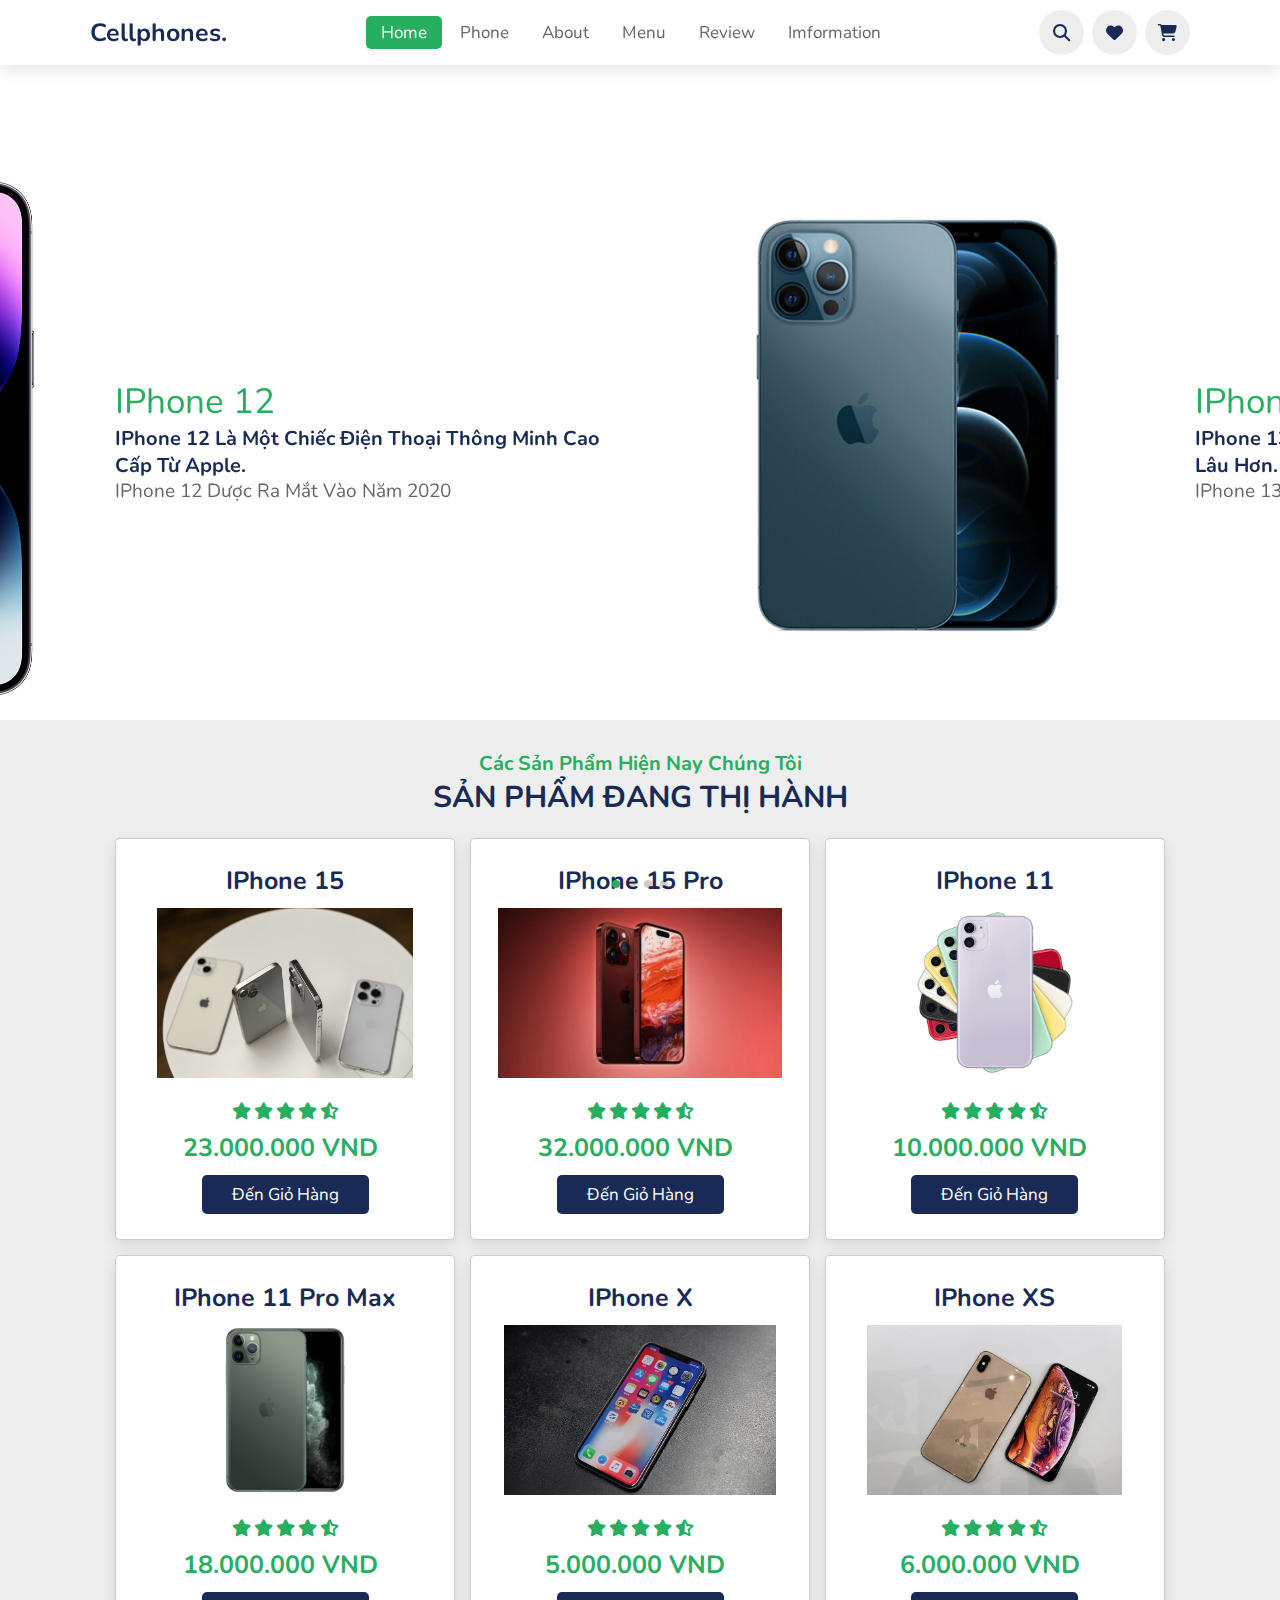
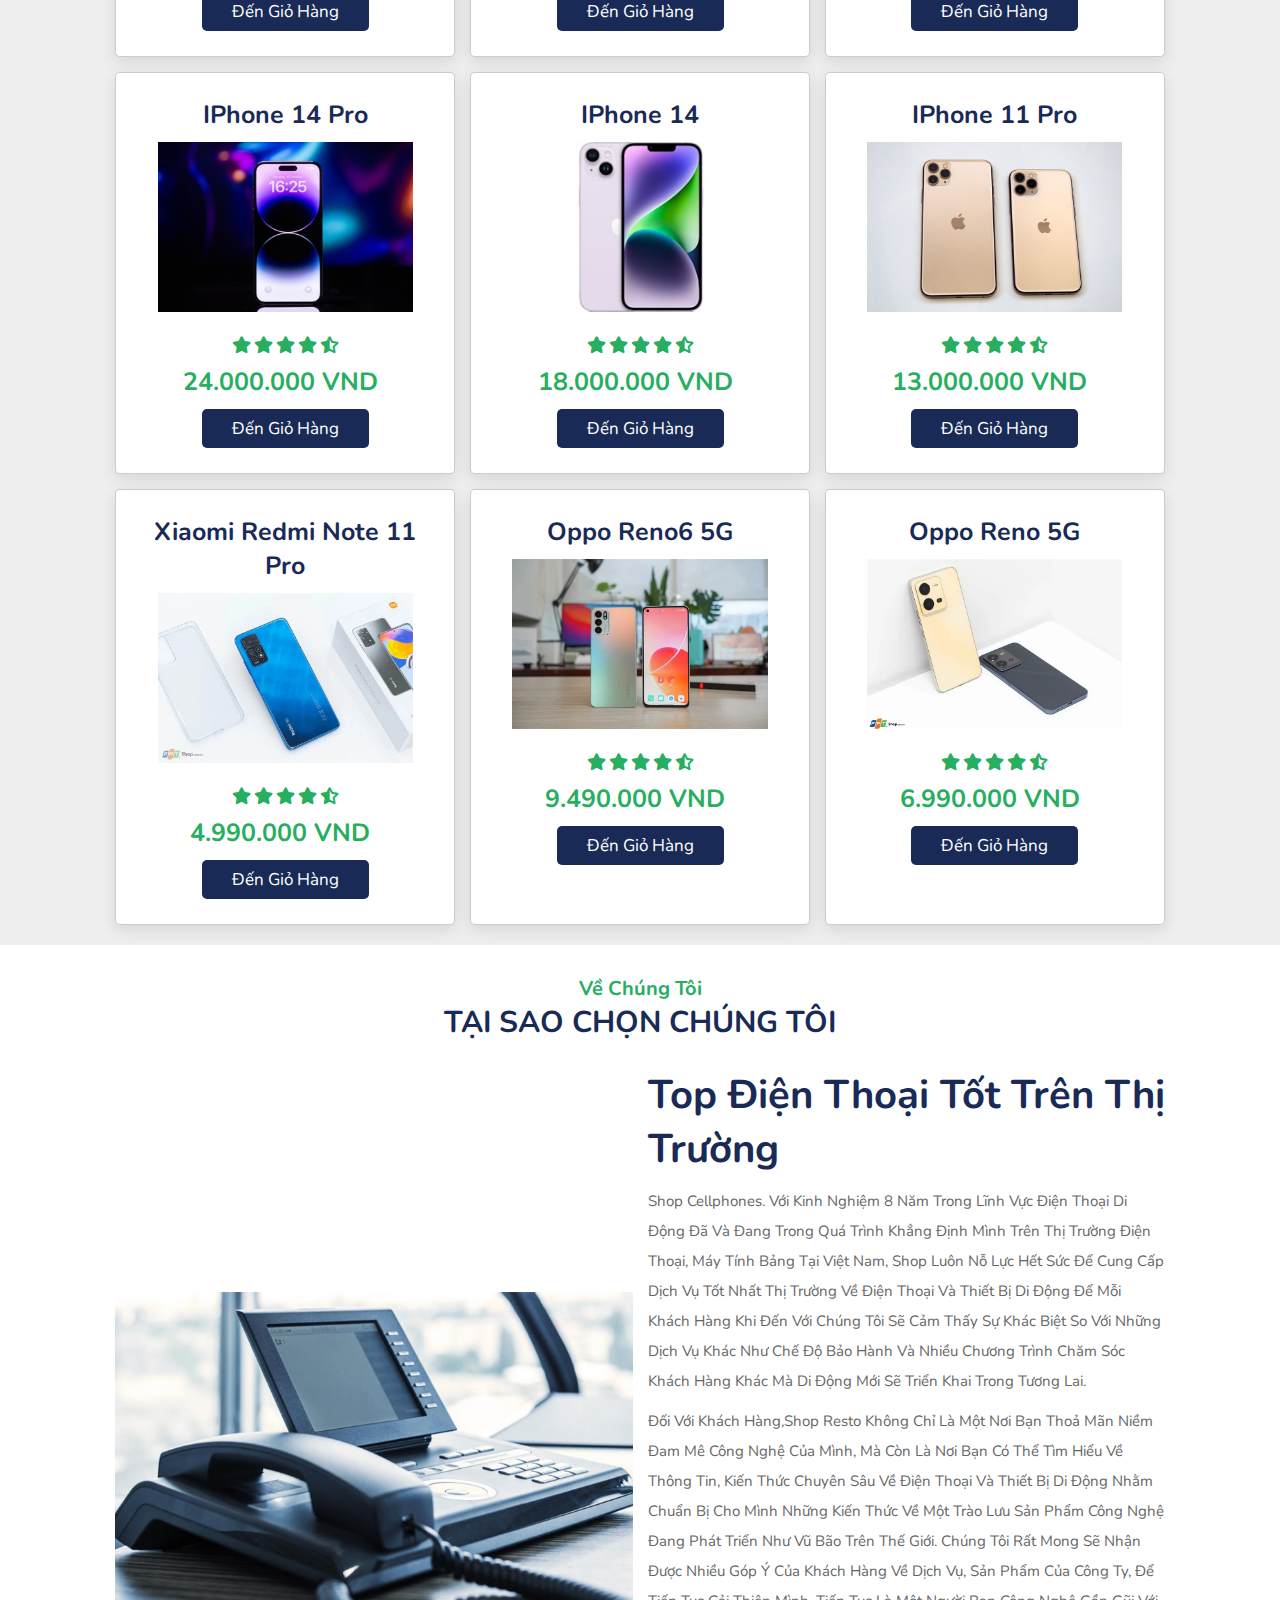
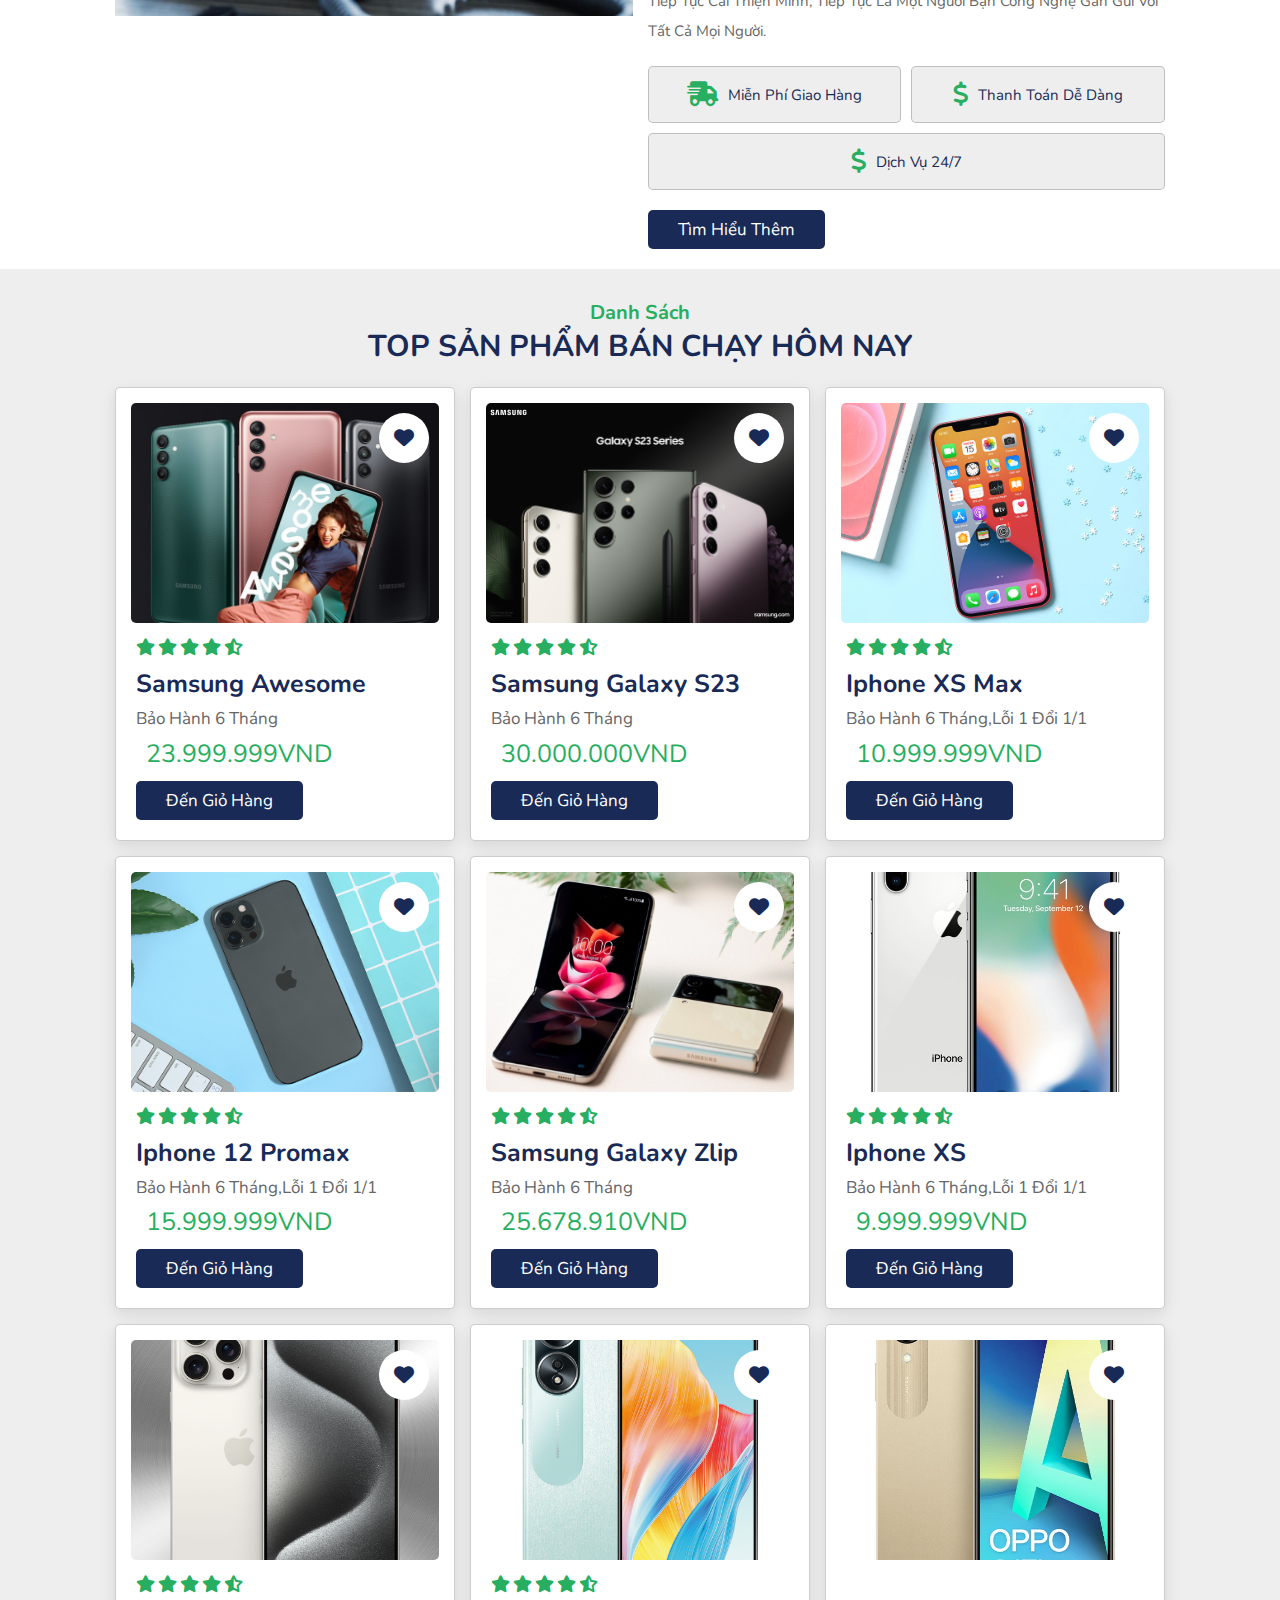
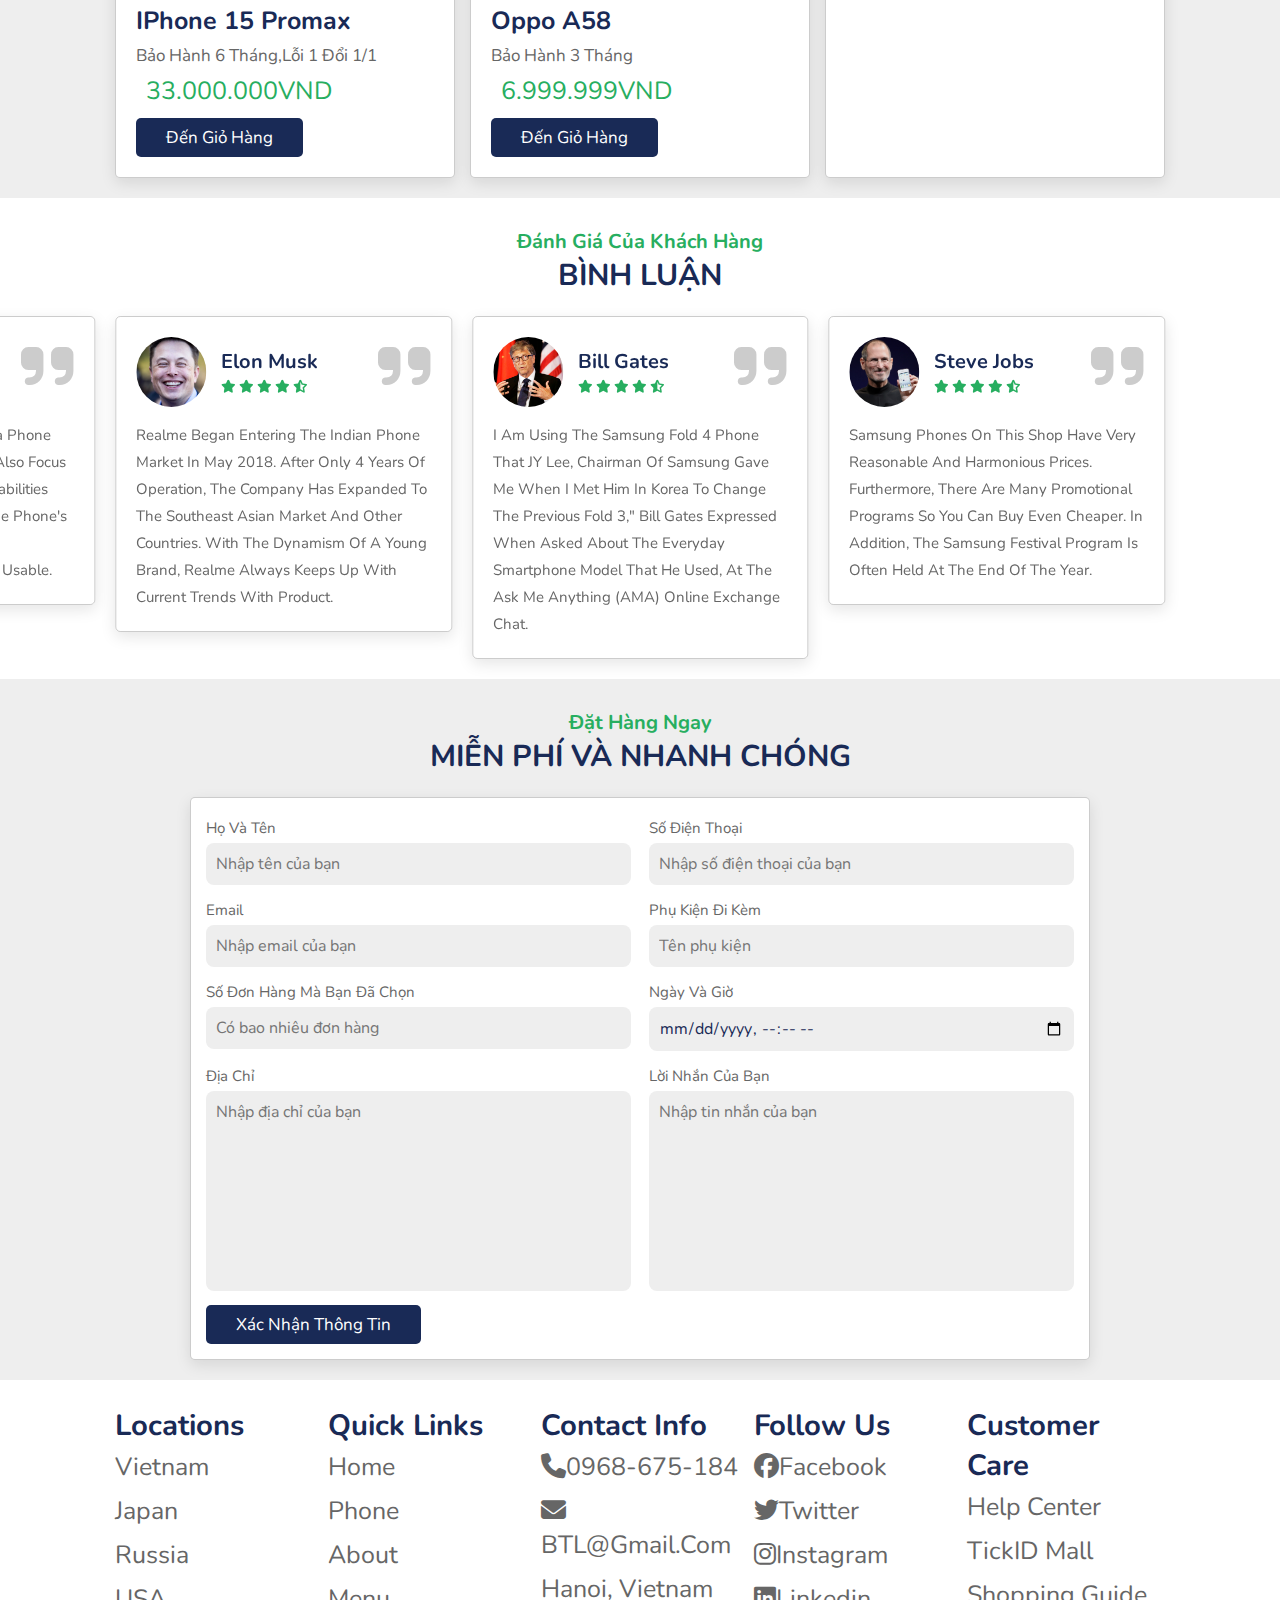
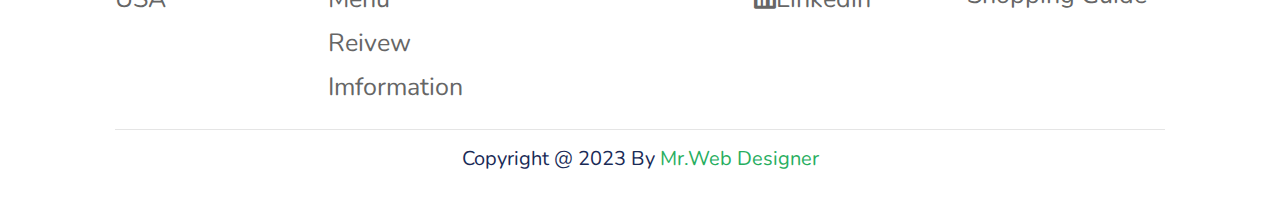
==== commit 44403a7e: "Update baitaplon.html" ====
--- a/baitaplon.html
+++ b/baitaplon.html
@@ -548,19 +548,7 @@
 					<img src="opp1.jpg" alt="">
 					<a href="#" class="fas fa-heart"></a>
 			</div>
-				<div class="content">
-					<div class="stars">
-							<i class="fas fa-star"></i>
-							<i class="fas fa-star"></i>
-							<i class="fas fa-star"></i>
-							<i class="fas fa-star"></i>
-							<i class="fas fa-star-half-alt"></i>
-					</div>
-				<h3>OPPO AK17</h3>
-				<p>Bảo Hành 3 Tháng</p>
-				<span class="price">5.000.000VND</span>
-				<a href="cart.html" href="#" class="btn"> Đến Giỏ Hàng </a>
-				</div>
+				
 			</div>
 	</div>
 </section>
@@ -786,4 +774,4 @@
 
 	<script src="baitaplon.js"></script>
 </body>
-</html>+</html>
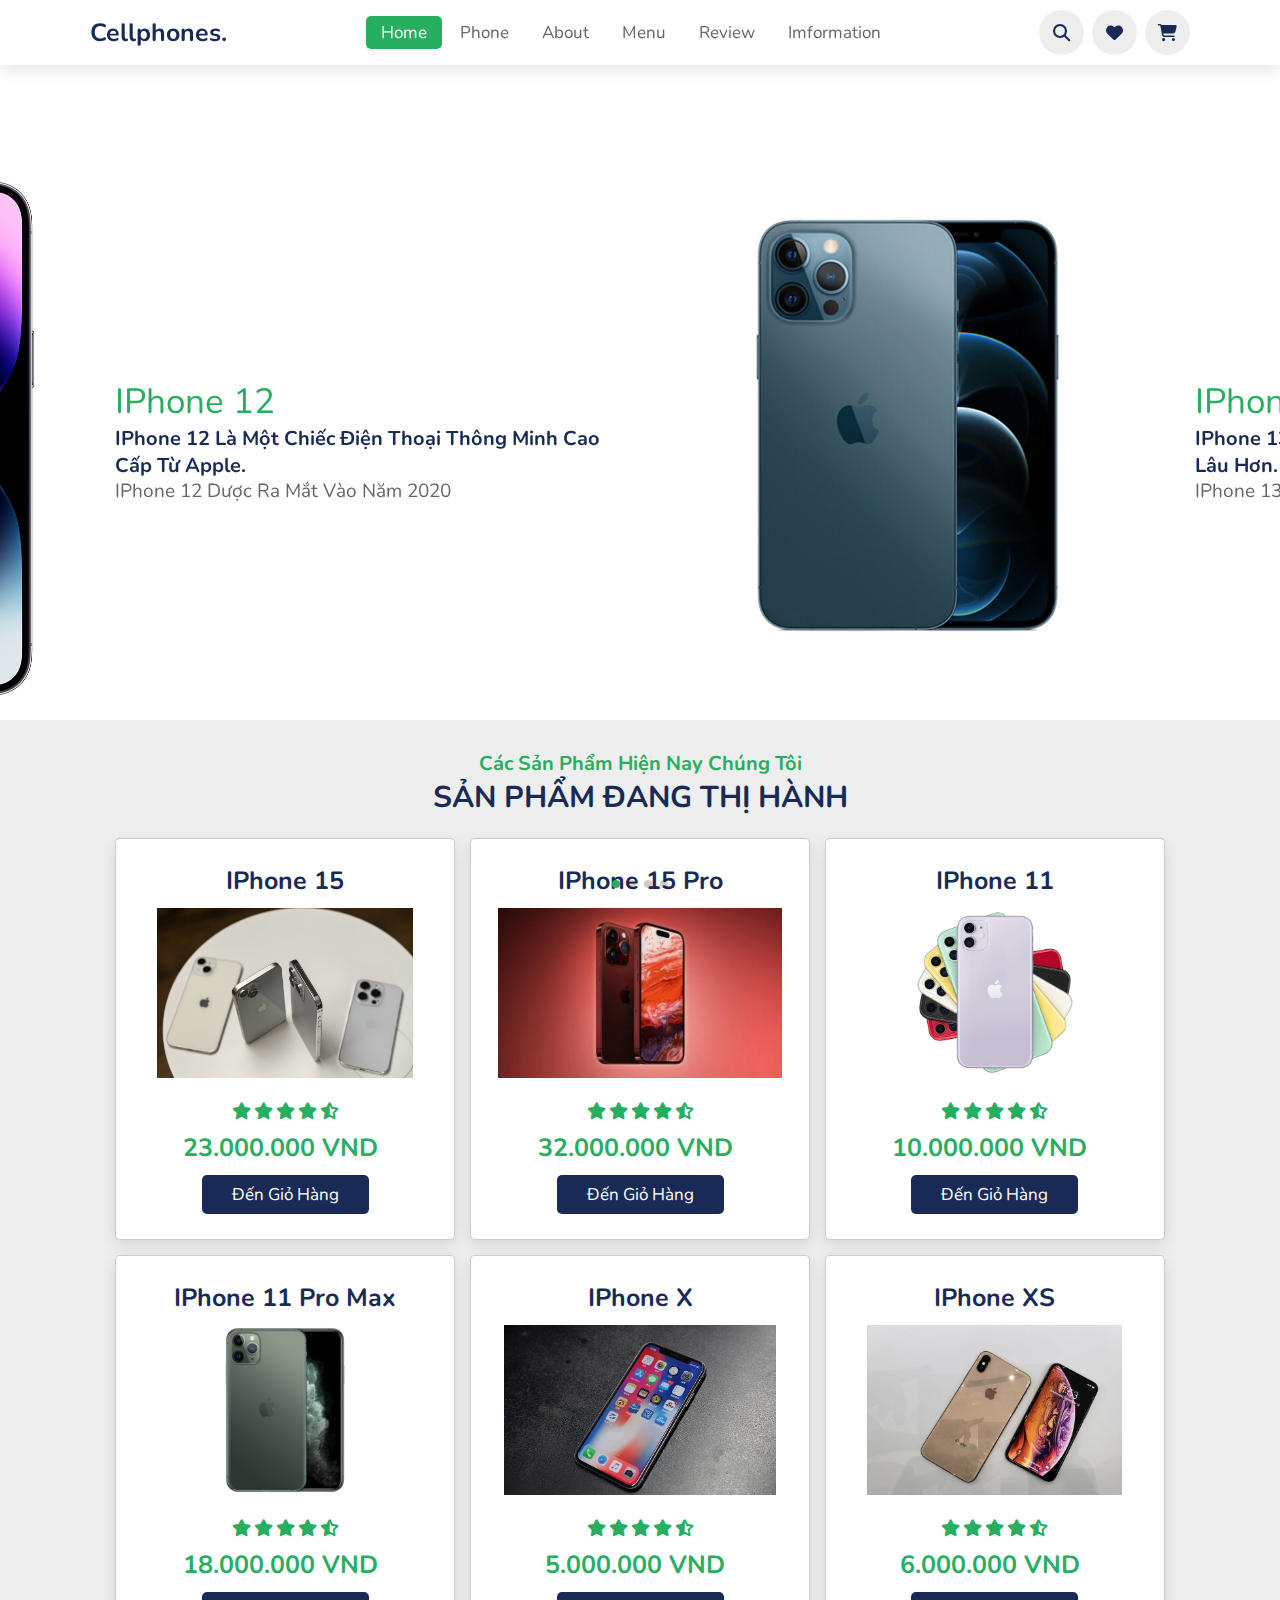
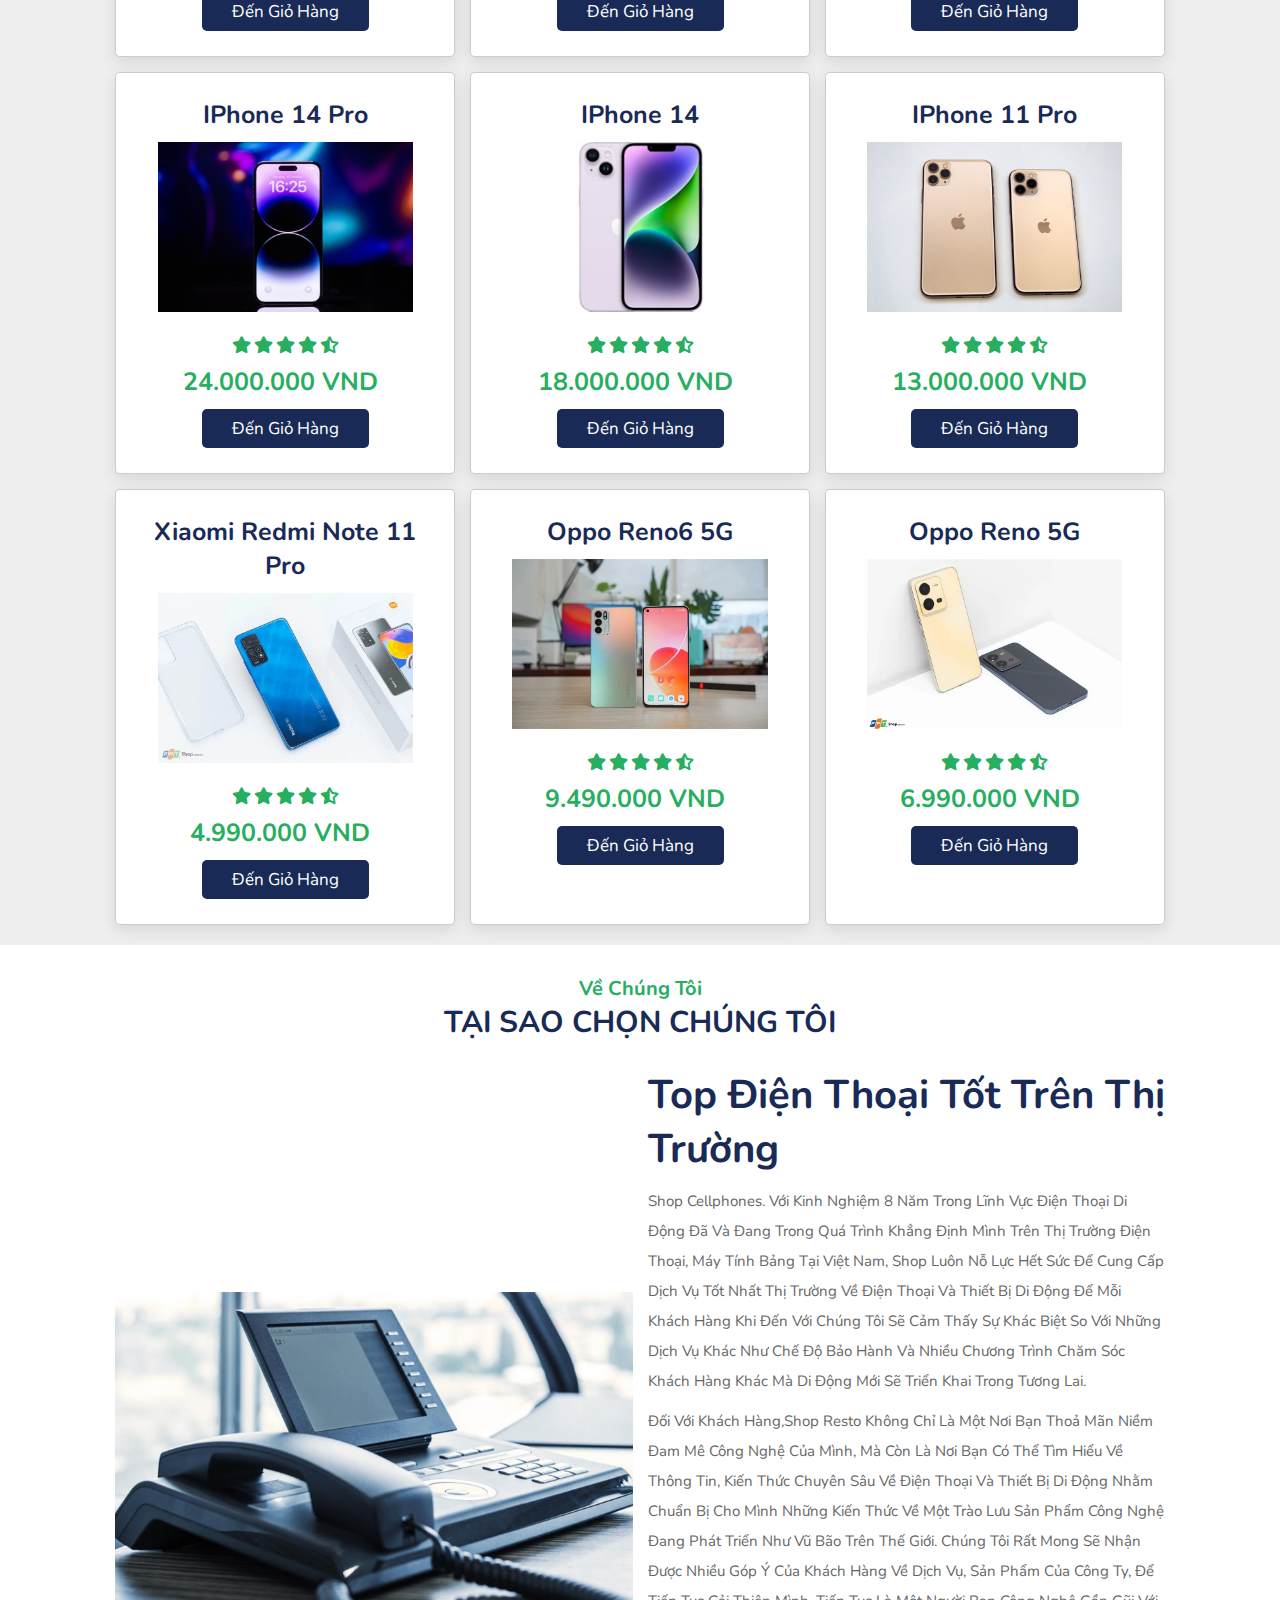
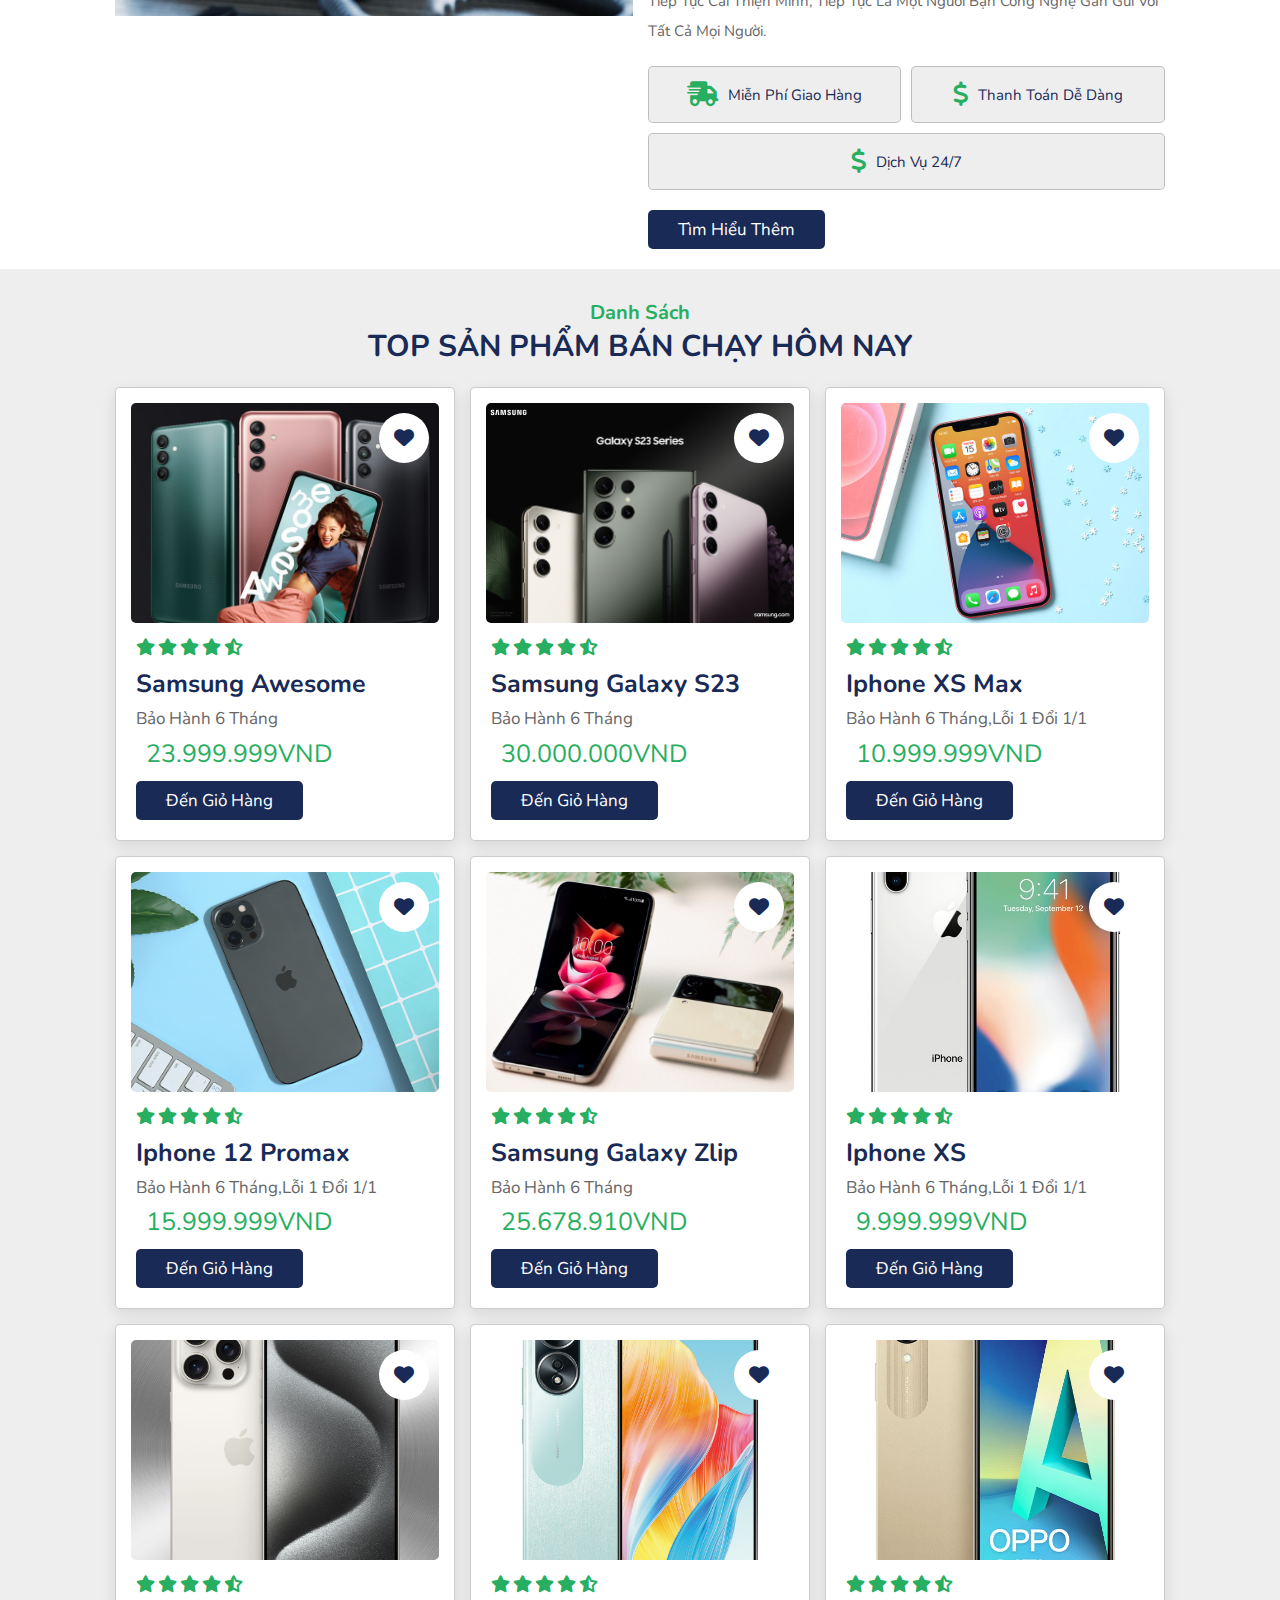
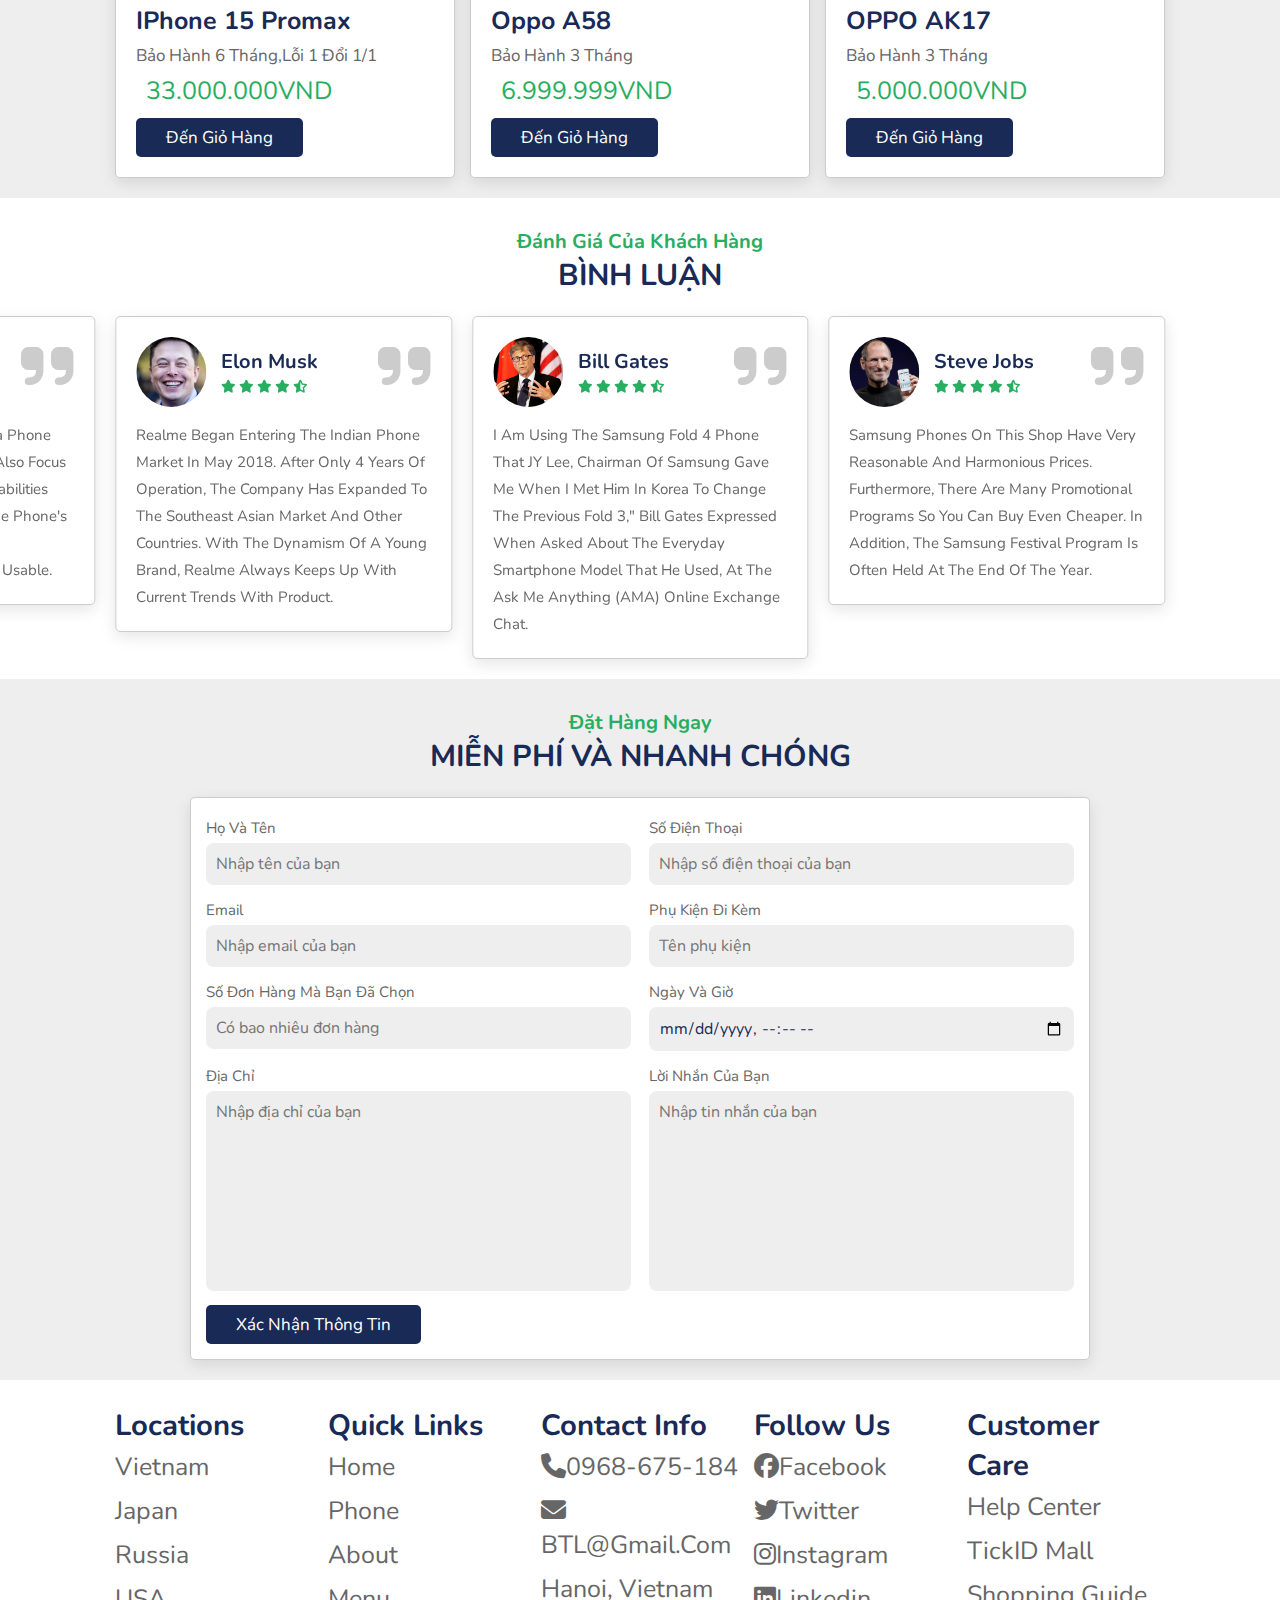
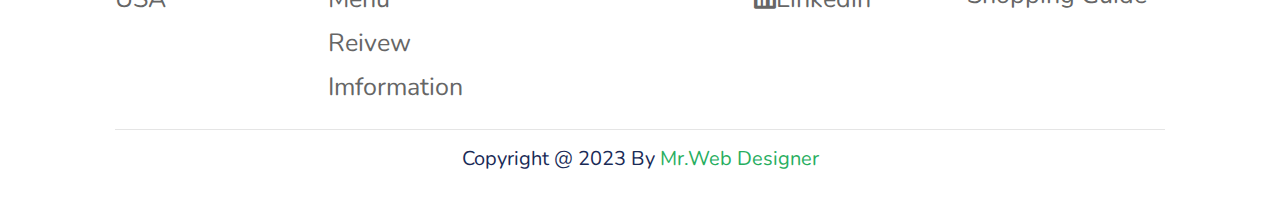
==== commit ea1cc028: "Add files via upload" ====
--- a/baitaplon.html
+++ b/baitaplon.html
@@ -548,7 +548,19 @@
 					<img src="opp1.jpg" alt="">
 					<a href="#" class="fas fa-heart"></a>
 			</div>
-				
+				<div class="content">
+					<div class="stars">
+							<i class="fas fa-star"></i>
+							<i class="fas fa-star"></i>
+							<i class="fas fa-star"></i>
+							<i class="fas fa-star"></i>
+							<i class="fas fa-star-half-alt"></i>
+					</div>
+				<h3>OPPO AK17</h3>
+				<p>Bảo Hành 3 Tháng</p>
+				<span class="price">5.000.000VND</span>
+				<a href="cart.html" href="#" class="btn"> Đến Giỏ Hàng </a>
+				</div>
 			</div>
 	</div>
 </section>
@@ -774,4 +786,4 @@
 
 	<script src="baitaplon.js"></script>
 </body>
-</html>
+</html>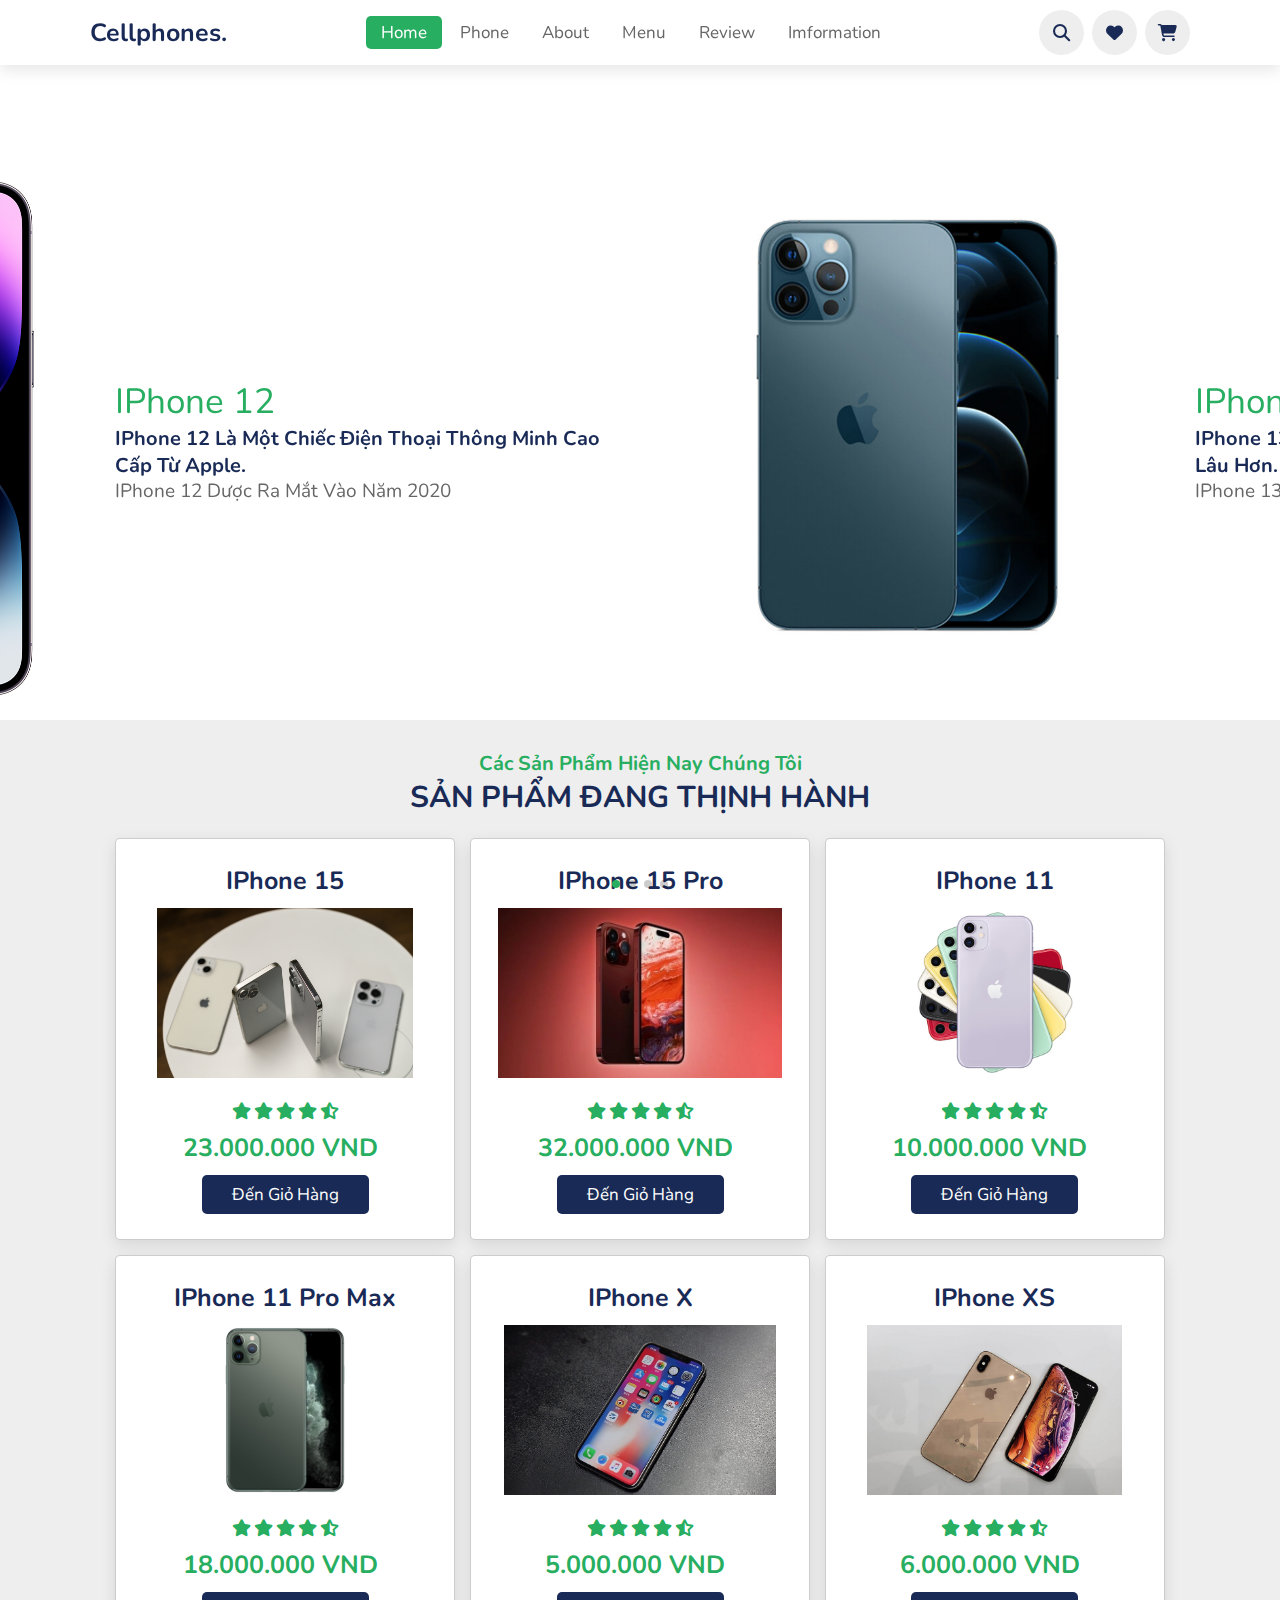
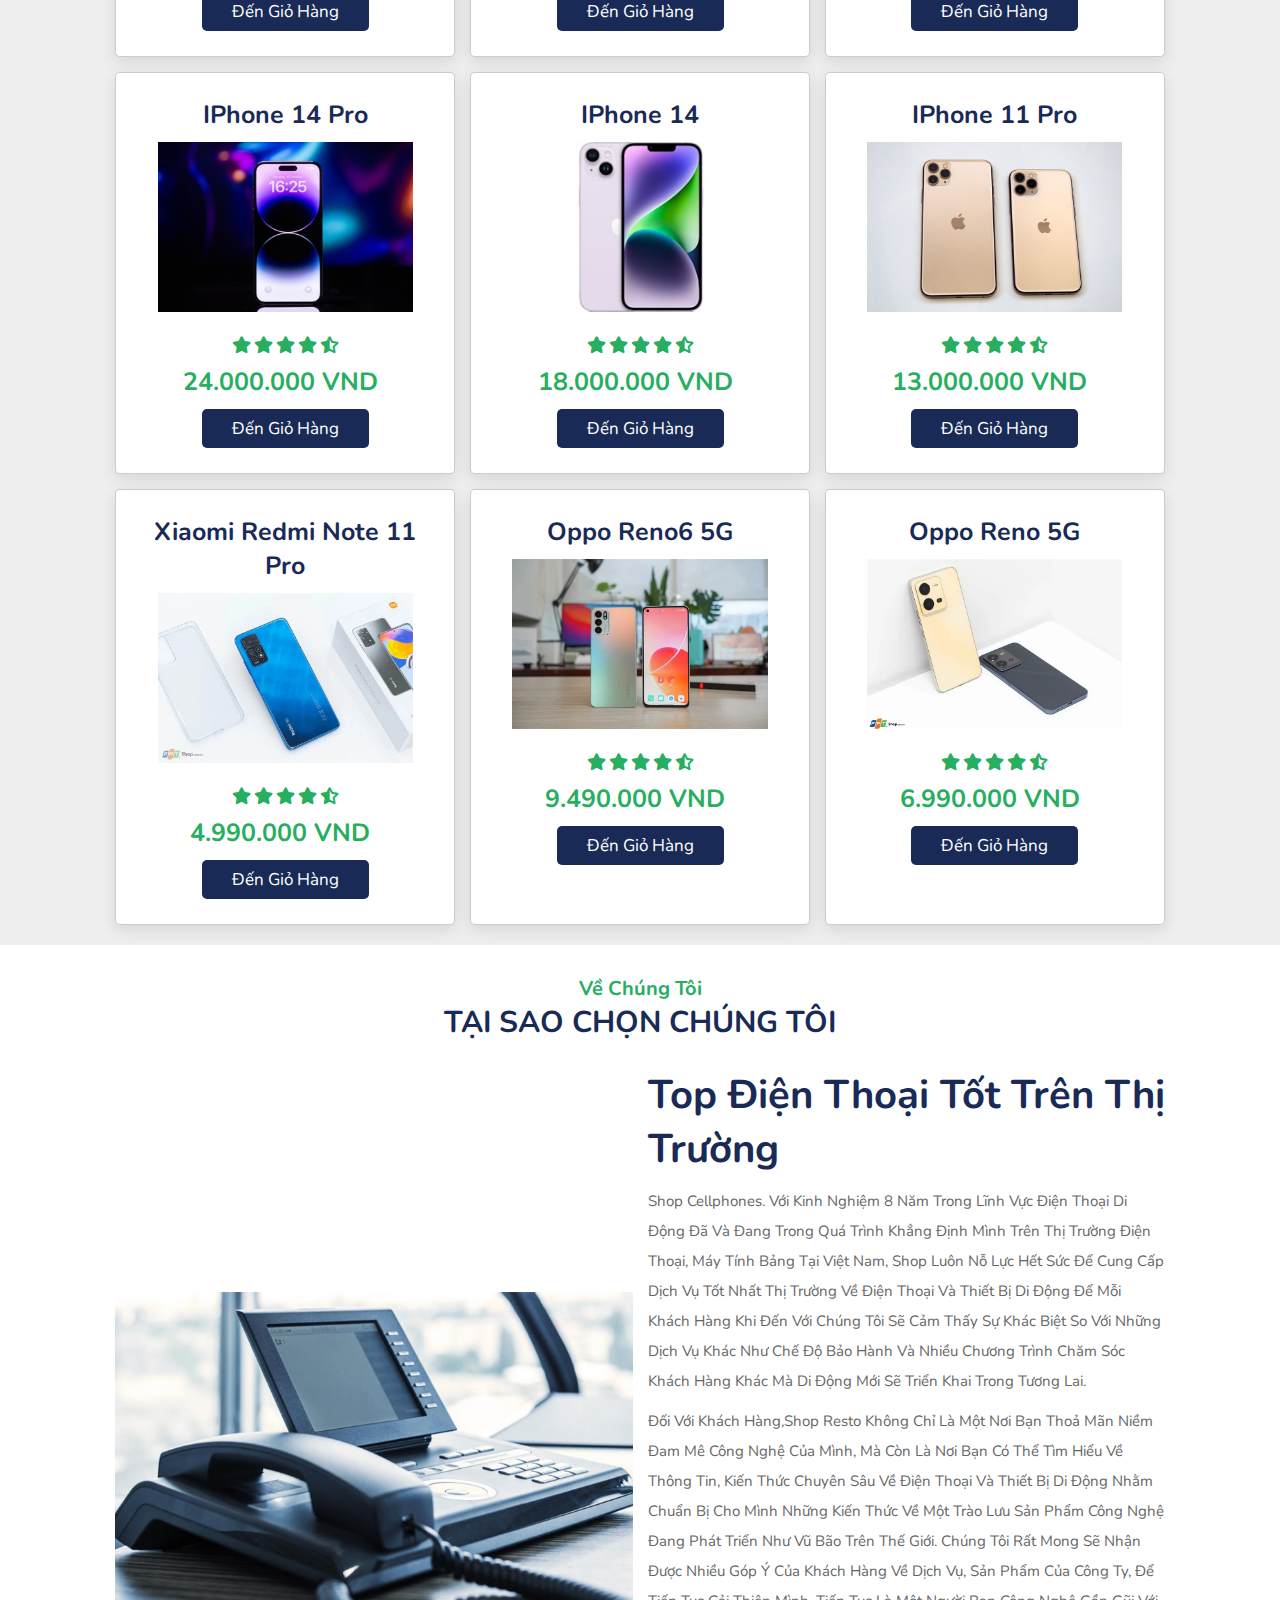
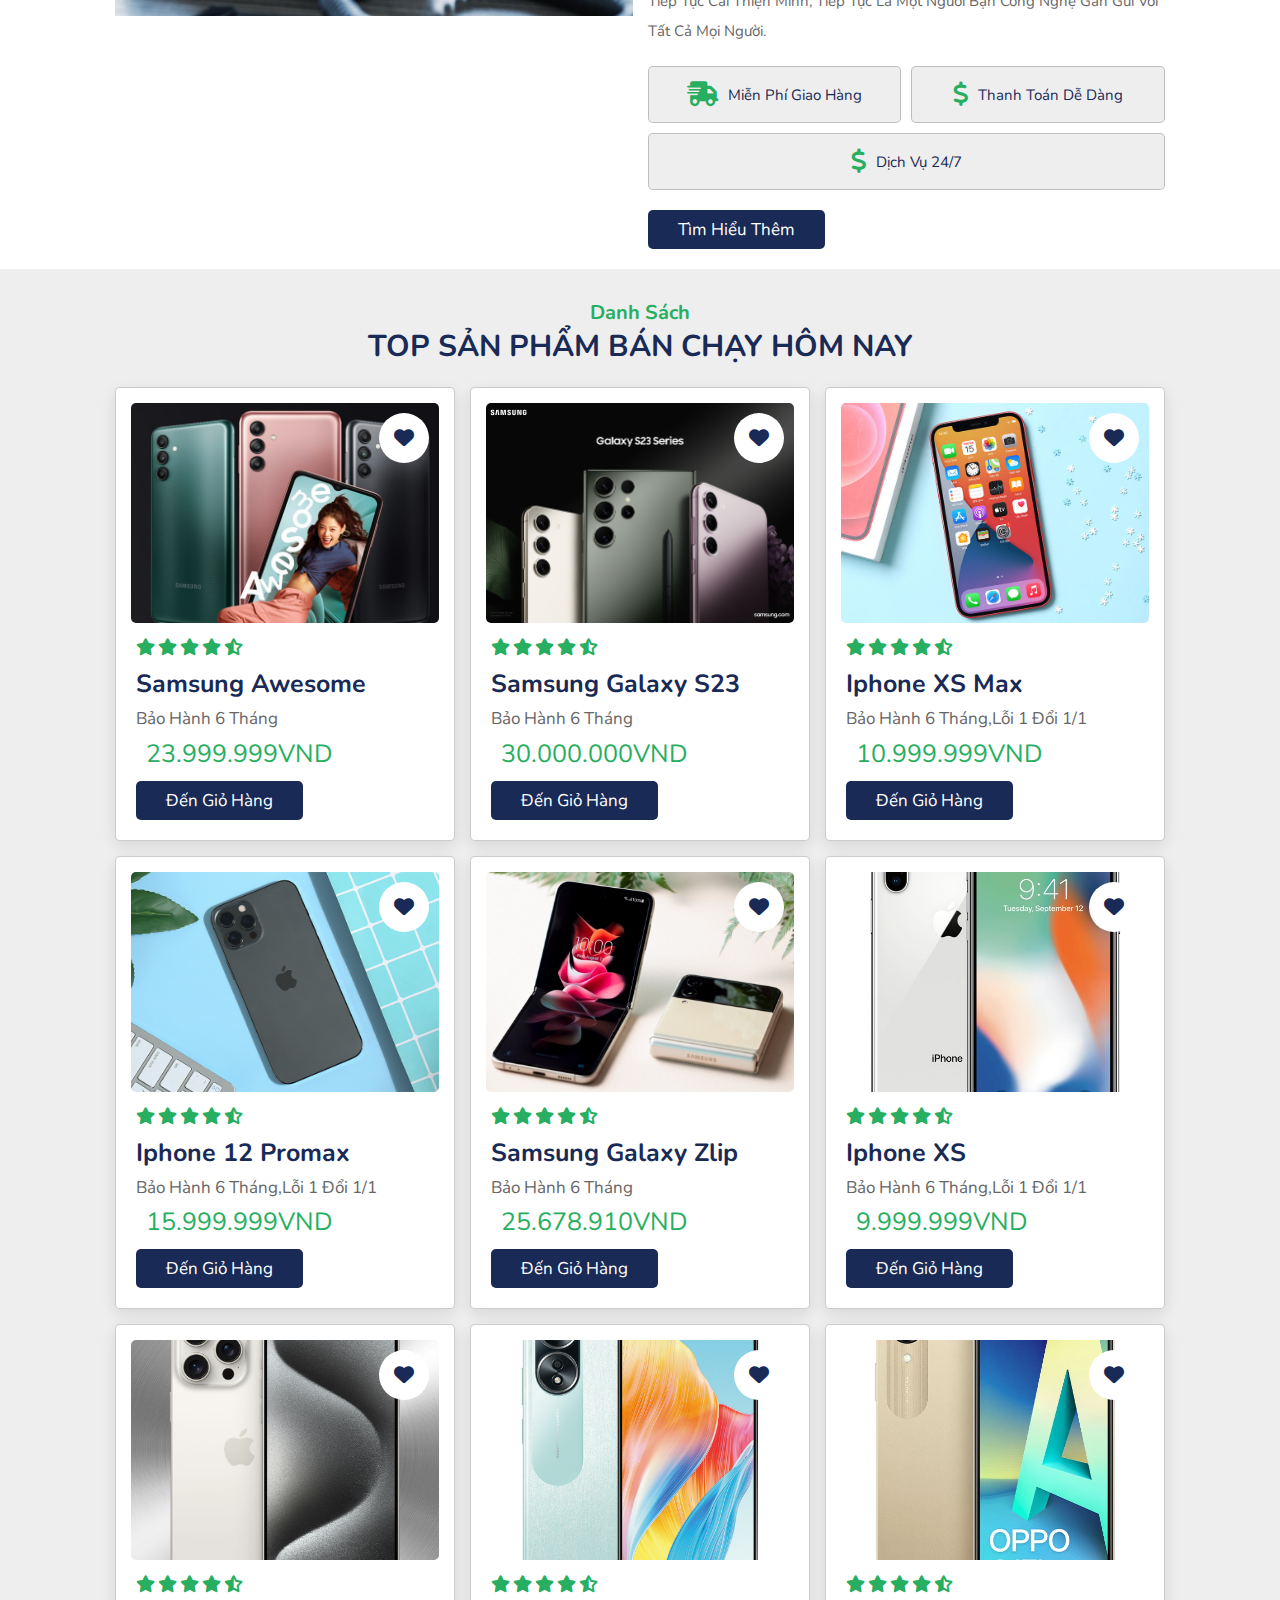
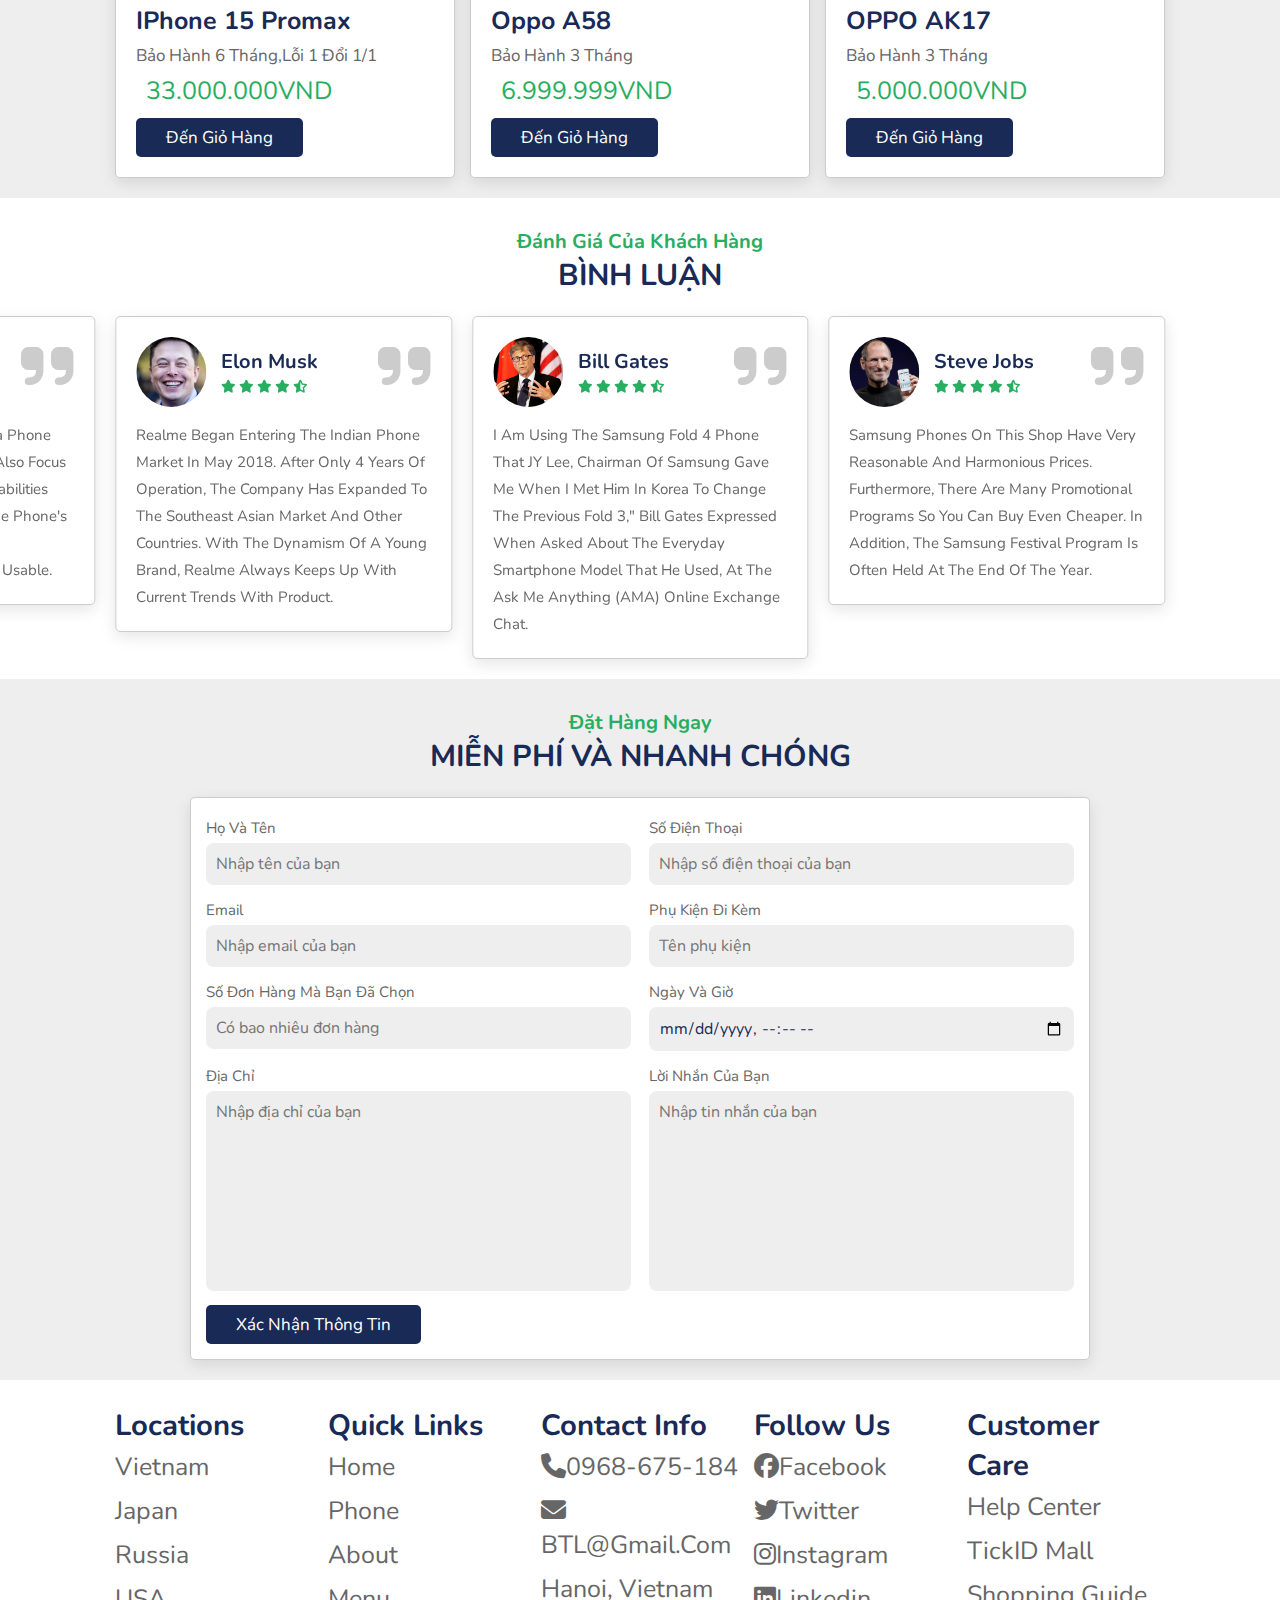
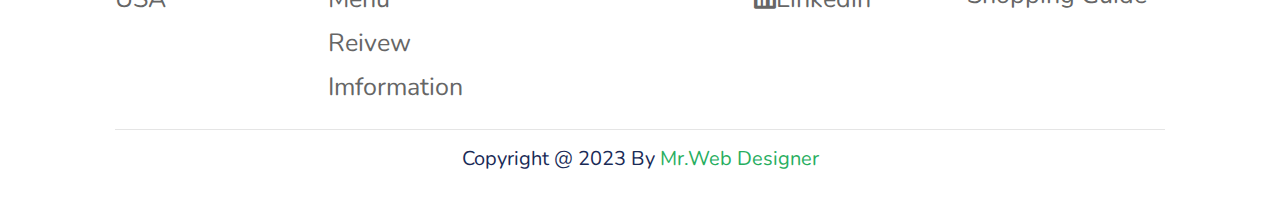
==== commit 0d682b82: "Update baitaplon.html" ====
--- a/baitaplon.html
+++ b/baitaplon.html
@@ -118,7 +118,7 @@
 <section class="dishes" id="dishes">
 
 	<h3 class="sub-heading"> Các sản phẩm hiện nay chúng tôi </h3>
-	<h1 class="heading"> Sản phẩm đang thị hành </h1>
+	<h1 class="heading"> Sản phẩm đang thịnh hành </h1>
 
 	<div class="box-container">
 
@@ -786,4 +786,4 @@
 
 	<script src="baitaplon.js"></script>
 </body>
-</html>+</html>
